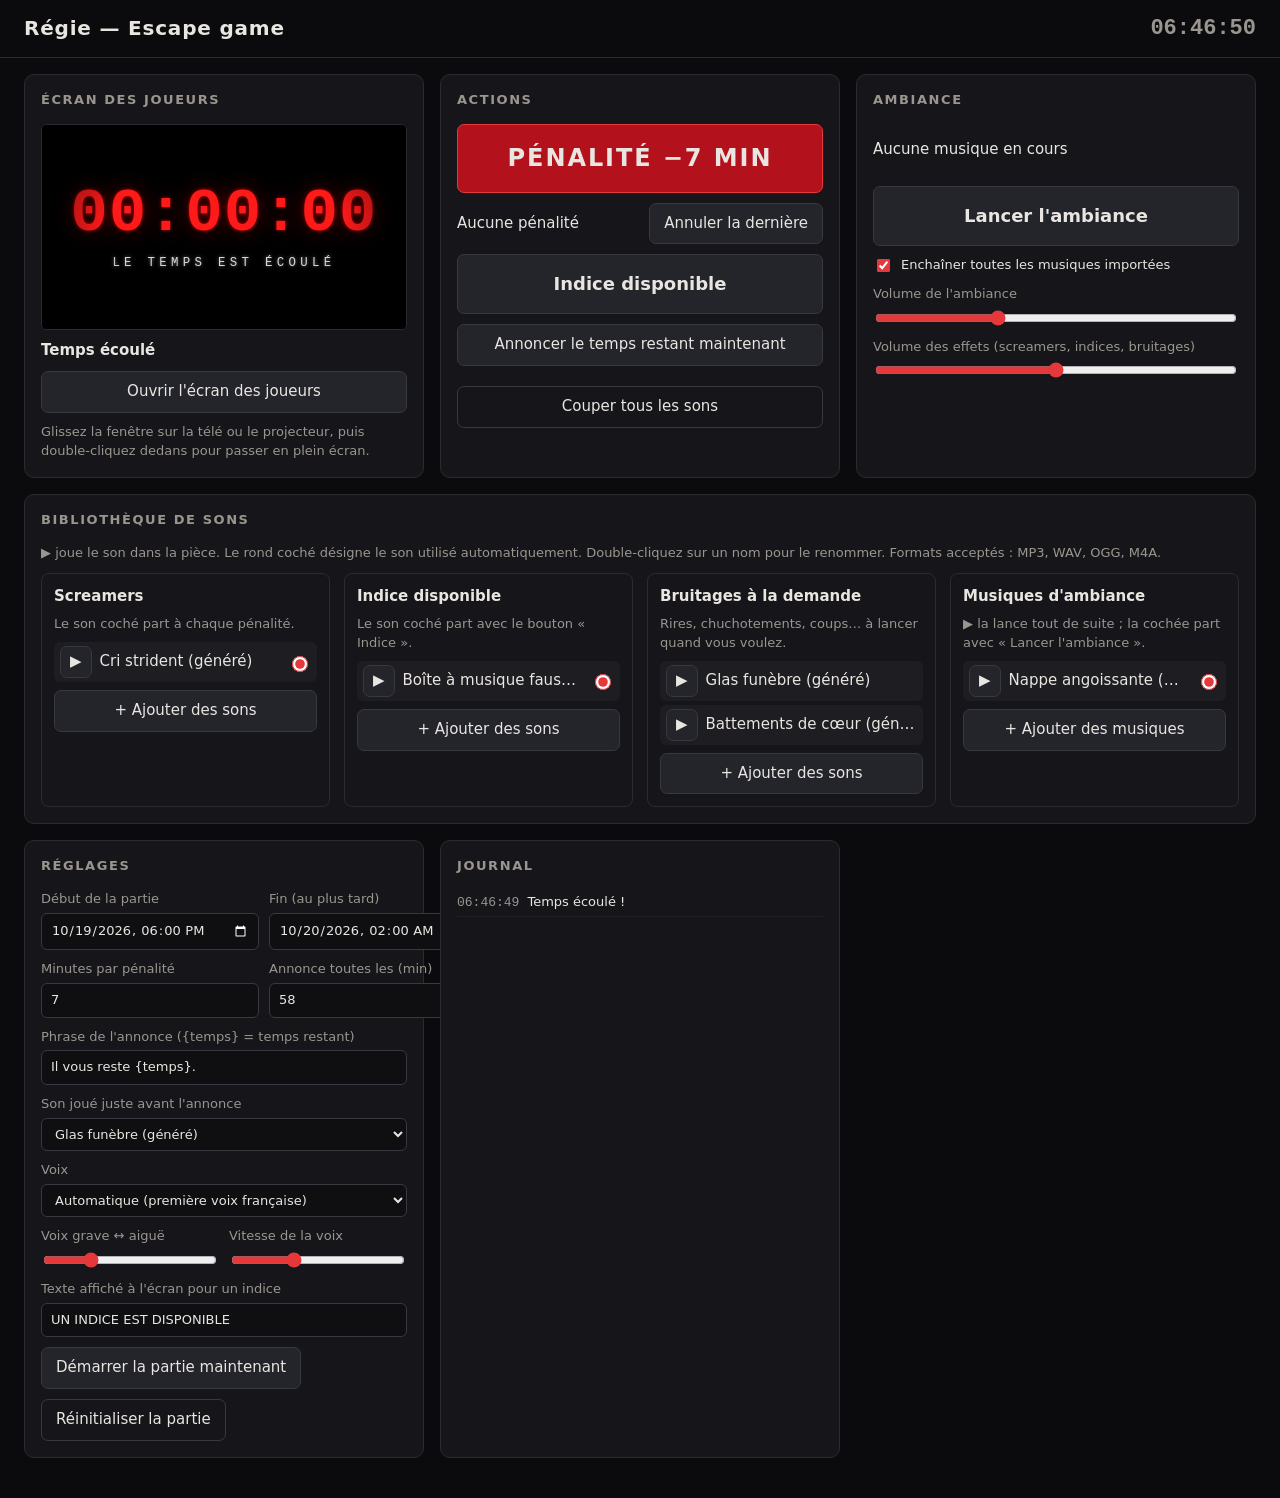
==== escape-game-minuteur/index.html @ 02da86ff "Ajoute le minuteur et la régie sonore de l'escape game Application locale (HTML/JS, sans installatio" ====
<!doctype html>
<html lang="fr">
<head>
  <meta charset="utf-8">
  <title>Escape Game — Régie</title>
  <link rel="icon" href="outils/icone.png">
  <link rel="stylesheet" href="regie.css">
</head>
<body>
  <div id="alerte-son" hidden>Le son est bloqué par le navigateur : cliquez n'importe où dans cette fenêtre pour l'activer.</div>

  <header>
    <h1>Régie — Escape game</h1>
    <div id="horloge">--:--:--</div>
  </header>

  <main>
    <section class="carte">
      <h2>Écran des joueurs</h2>
      <iframe id="apercu" src="ecran.html?apercu" title="Aperçu de l'écran des joueurs" tabindex="-1"></iframe>
      <p id="statut"></p>
      <button id="b-ecran">Ouvrir l'écran des joueurs</button>
      <p class="aide">Glissez la fenêtre sur la télé ou le projecteur, puis double-cliquez dedans pour passer en plein écran.</p>
    </section>

    <section class="carte">
      <h2>Actions</h2>
      <button id="b-penalite" class="gros danger">Pénalité <span id="l-penalite">−7 min</span></button>
      <div class="ligne">
        <span id="nb-penalites">Aucune pénalité</span>
        <button id="b-annuler">Annuler la dernière</button>
      </div>
      <button id="b-indice" class="gros">Indice disponible</button>
      <button id="b-annonce">Annoncer le temps restant maintenant</button>
      <p class="aide" id="prochaine-annonce"></p>
      <button id="b-stop" class="discret">Couper tous les sons</button>
    </section>

    <section class="carte">
      <h2>Ambiance</h2>
      <p id="amb-actuelle">Aucune musique en cours</p>
      <button id="b-ambiance" class="gros">Lancer l'ambiance</button>
      <label class="case"><input type="checkbox" data-reglage="enchainer"> Enchaîner toutes les musiques importées</label>
      <label>Volume de l'ambiance <input type="range" min="0" max="1.5" step="0.05" data-reglage="volumeAmbiance"></label>
      <label>Volume des effets (screamers, indices, bruitages) <input type="range" min="0" max="2" step="0.05" data-reglage="volumeEffets"></label>
    </section>

    <section class="carte large">
      <h2>Bibliothèque de sons</h2>
      <p class="aide">▶ joue le son dans la pièce. Le rond coché désigne le son utilisé automatiquement. Double-cliquez sur un nom pour le renommer. Formats acceptés : MP3, WAV, OGG, M4A.</p>
      <div class="categories">
        <div class="cat" data-cat="screamer">
          <h3>Screamers</h3>
          <p class="aide">Le son coché part à chaque pénalité.</p>
          <ul></ul>
          <label class="ajout">+ Ajouter des sons<input type="file" accept="audio/*" multiple></label>
        </div>
        <div class="cat" data-cat="indice">
          <h3>Indice disponible</h3>
          <p class="aide">Le son coché part avec le bouton « Indice ».</p>
          <ul></ul>
          <label class="ajout">+ Ajouter des sons<input type="file" accept="audio/*" multiple></label>
        </div>
        <div class="cat" data-cat="bruitage">
          <h3>Bruitages à la demande</h3>
          <p class="aide">Rires, chuchotements, coups… à lancer quand vous voulez.</p>
          <ul></ul>
          <label class="ajout">+ Ajouter des sons<input type="file" accept="audio/*" multiple></label>
        </div>
        <div class="cat" data-cat="ambiance">
          <h3>Musiques d'ambiance</h3>
          <p class="aide">▶ la lance tout de suite ; la cochée part avec « Lancer l'ambiance ».</p>
          <ul></ul>
          <label class="ajout">+ Ajouter des musiques<input type="file" accept="audio/*" multiple></label>
        </div>
      </div>
    </section>

    <section class="carte">
      <h2>Réglages</h2>
      <div class="grille">
        <label>Début de la partie <input type="datetime-local" data-reglage="debut"></label>
        <label>Fin (au plus tard) <input type="datetime-local" data-reglage="fin"></label>
        <label>Minutes par pénalité <input type="number" min="1" max="120" data-reglage="minutesPenalite"></label>
        <label>Annonce toutes les (min) <input type="number" min="1" max="600" data-reglage="minutesAnnonce"></label>
      </div>
      <label>Phrase de l'annonce ({temps} = temps restant) <input type="text" data-reglage="texteAnnonce"></label>
      <label>Son joué juste avant l'annonce <select data-reglage="sonAvantAnnonce"></select></label>
      <label>Voix <select data-reglage="voix"></select></label>
      <div class="grille">
        <label>Voix grave ↔ aiguë <input type="range" min="0" max="2" step="0.1" data-reglage="hauteurVoix"></label>
        <label>Vitesse de la voix <input type="range" min="0.5" max="1.5" step="0.05" data-reglage="vitesseVoix"></label>
      </div>
      <label>Texte affiché à l'écran pour un indice <input type="text" data-reglage="texteIndice"></label>
      <div class="ligne">
        <button id="b-demarrer">Démarrer la partie maintenant</button>
        <button id="b-reinitialiser" class="discret">Réinitialiser la partie</button>
      </div>
    </section>

    <section class="carte">
      <h2>Journal</h2>
      <ol id="journal"></ol>
    </section>
  </main>

  <script src="commun.js"></script>
  <script src="sons.js"></script>
  <script src="app.js"></script>
</body>
</html>
---- escape-game-minuteur/regie.css ----
:root {
  color-scheme: dark;
  --fond: #0b0b0d;
  --carte: #16161a;
  --bord: #2a2a31;
  --texte: #e9e6e1;
  --pale: #9a968f;
  --rouge: #b3121d;
  --rouge-vif: #e5383b;
}

* {
  box-sizing: border-box;
}

body {
  margin: 0;
  background: var(--fond);
  color: var(--texte);
  font: 15px/1.45 "Segoe UI", system-ui, sans-serif;
}

header {
  display: flex;
  justify-content: space-between;
  align-items: center;
  padding: 14px 24px;
  border-bottom: 1px solid var(--bord);
}

h1 {
  margin: 0;
  font-size: 20px;
  letter-spacing: 0.04em;
}

h2 {
  margin: 0 0 4px;
  font-size: 13px;
  text-transform: uppercase;
  letter-spacing: 0.12em;
  color: var(--pale);
}

h3 {
  margin: 0;
  font-size: 15px;
}

#horloge {
  font: 600 22px Consolas, monospace;
  color: var(--pale);
}

main {
  display: grid;
  grid-template-columns: repeat(auto-fill, minmax(360px, 1fr));
  gap: 16px;
  padding: 16px 24px 40px;
}

.carte {
  display: flex;
  flex-direction: column;
  gap: 10px;
  padding: 16px;
  background: var(--carte);
  border: 1px solid var(--bord);
  border-radius: 10px;
}

.carte.large {
  grid-column: 1 / -1;
}

.aide {
  margin: 0;
  font-size: 13px;
  color: var(--pale);
}

button,
.ajout {
  padding: 9px 14px;
  font: inherit;
  color: var(--texte);
  text-align: center;
  background: #24242b;
  border: 1px solid #383841;
  border-radius: 7px;
  cursor: pointer;
}

button:hover,
.ajout:hover {
  background: #2e2e37;
}

button:active {
  transform: translateY(1px);
}

button:disabled {
  opacity: 0.5;
  cursor: wait;
}

.gros {
  padding: 16px;
  font-size: 18px;
  font-weight: 600;
}

.danger {
  font-size: 24px;
  text-transform: uppercase;
  letter-spacing: 0.08em;
  background: var(--rouge);
  border-color: var(--rouge-vif);
}

.danger:hover {
  background: var(--rouge-vif);
}

.discret {
  background: transparent;
}

.ligne {
  display: flex;
  flex-wrap: wrap;
  align-items: center;
  gap: 10px;
}

.ligne > span {
  flex: 1;
}

#apercu {
  width: 100%;
  aspect-ratio: 16 / 9;
  background: #000;
  border: 1px solid var(--bord);
  border-radius: 6px;
  pointer-events: none;
}

#statut {
  margin: 0;
  font-weight: 600;
}

label {
  display: flex;
  flex-direction: column;
  gap: 4px;
  font-size: 13px;
  color: var(--pale);
}

label.case {
  flex-direction: row;
  align-items: center;
  gap: 8px;
  color: var(--texte);
}

input[type="text"],
input[type="number"],
input[type="datetime-local"],
select {
  padding: 7px 9px;
  font: inherit;
  color: var(--texte);
  background: #0f0f12;
  border: 1px solid #383841;
  border-radius: 6px;
}

input[type="range"],
input[type="radio"],
input[type="checkbox"] {
  accent-color: var(--rouge-vif);
}

.grille {
  display: grid;
  grid-template-columns: 1fr 1fr;
  gap: 10px;
}

.categories {
  display: grid;
  grid-template-columns: repeat(auto-fill, minmax(260px, 1fr));
  gap: 14px;
}

.cat {
  display: flex;
  flex-direction: column;
  gap: 8px;
  padding: 12px;
  border: 1px solid var(--bord);
  border-radius: 8px;
}

.cat ul {
  display: flex;
  flex-direction: column;
  gap: 4px;
  margin: 0;
  padding: 0;
  list-style: none;
}

.cat li {
  display: flex;
  align-items: center;
  gap: 8px;
  padding: 4px 6px;
  background: #1d1d22;
  border-radius: 6px;
}

.cat li .nom {
  flex: 1;
  overflow: hidden;
  text-overflow: ellipsis;
  white-space: nowrap;
}

.cat li button {
  padding: 4px 9px;
}

.cat li input[type="radio"] {
  width: 16px;
  height: 16px;
}

.ajout {
  display: block;
  color: var(--texte);
}

.ajout input {
  display: none;
}

#journal {
  max-height: 260px;
  margin: 0;
  padding: 0;
  overflow: auto;
  font-size: 13px;
  list-style: none;
}

#journal li {
  padding: 3px 0;
  border-bottom: 1px solid #222;
}

#journal time {
  margin-right: 8px;
  font-family: Consolas, monospace;
  color: var(--pale);
}

#alerte-son {
  position: sticky;
  top: 0;
  z-index: 2;
  padding: 10px;
  font-weight: 600;
  text-align: center;
  color: #fff;
  background: #8a6d00;
  cursor: pointer;
}
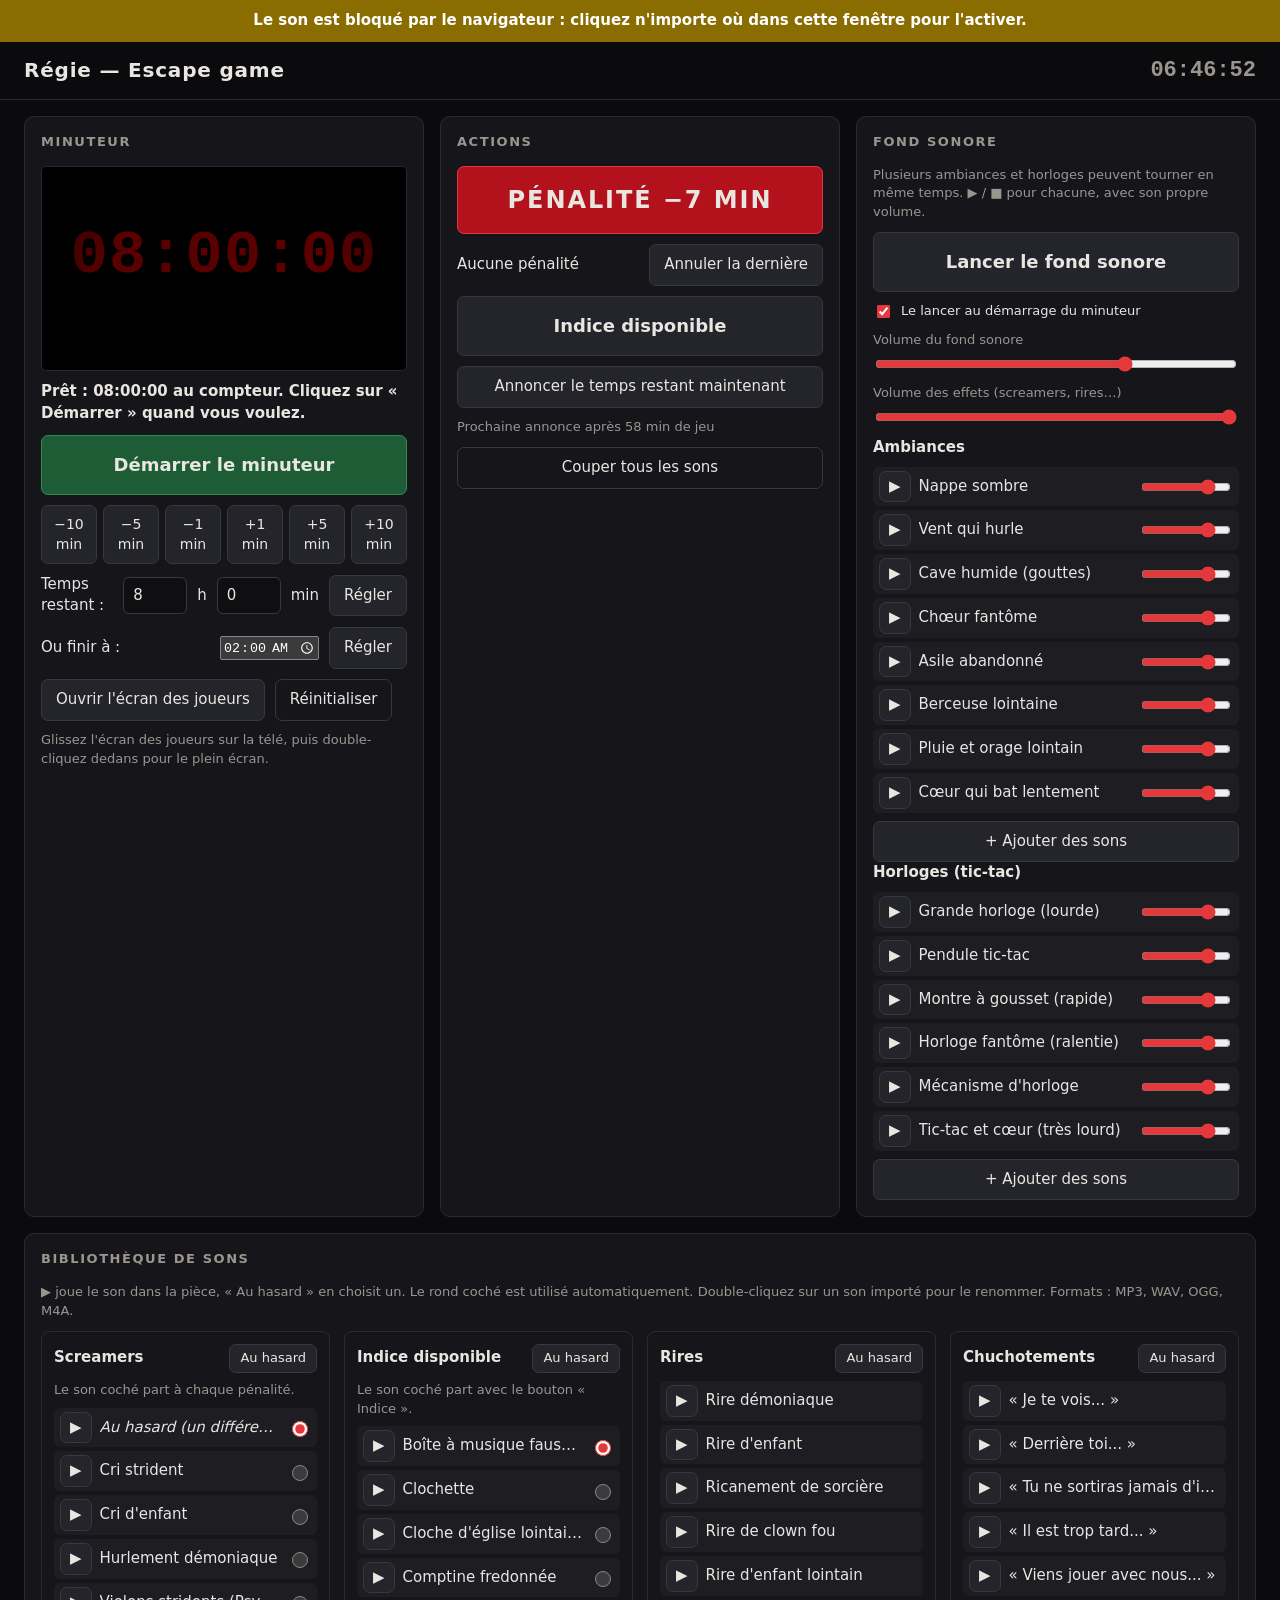
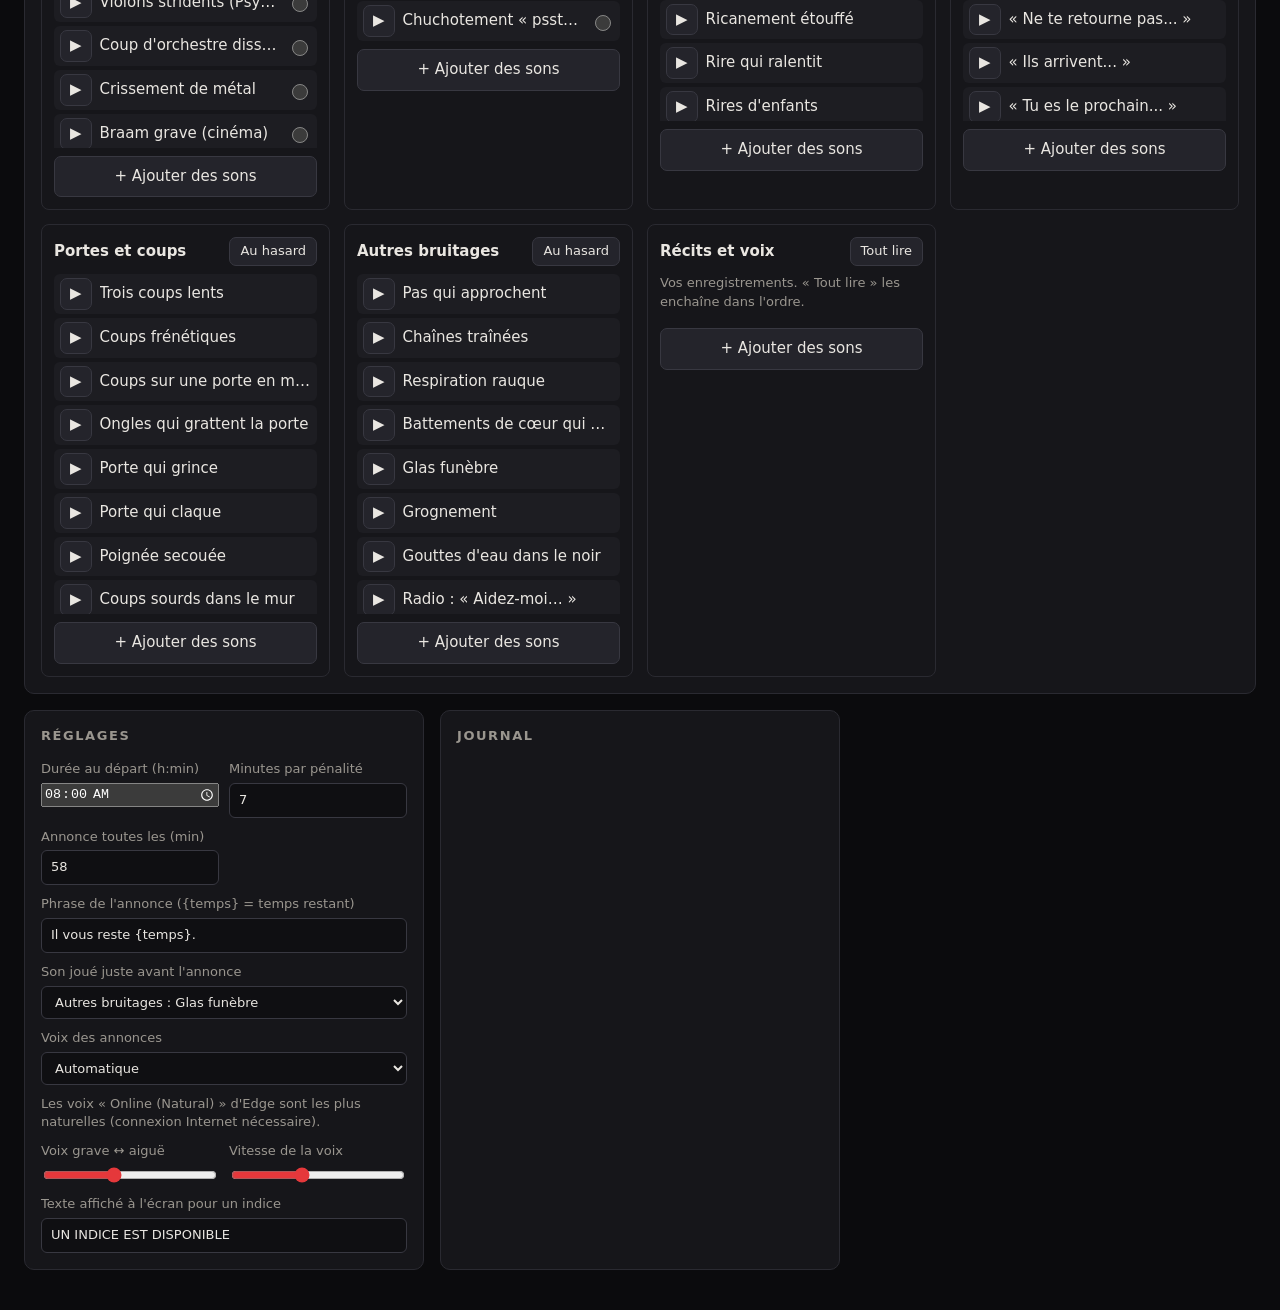
==== commit 648c4263: "Minuteur réglable, fond sonore en couches et 69 sons d'horreur - Minuteur lancé à la main : démarrer" ====
--- a/escape-game-minuteur/index.html
+++ b/escape-game-minuteur/index.html
@@ -16,11 +16,34 @@
 
   <main>
     <section class="carte">
-      <h2>Écran des joueurs</h2>
+      <h2>Minuteur</h2>
       <iframe id="apercu" src="ecran.html?apercu" title="Aperçu de l'écran des joueurs" tabindex="-1"></iframe>
       <p id="statut"></p>
-      <button id="b-ecran">Ouvrir l'écran des joueurs</button>
-      <p class="aide">Glissez la fenêtre sur la télé ou le projecteur, puis double-cliquez dedans pour passer en plein écran.</p>
+      <button id="b-marche" class="gros vert">Démarrer le minuteur</button>
+      <div class="ajustements">
+        <button data-ajuster="-10">−10 min</button>
+        <button data-ajuster="-5">−5 min</button>
+        <button data-ajuster="-1">−1 min</button>
+        <button data-ajuster="1">+1 min</button>
+        <button data-ajuster="5">+5 min</button>
+        <button data-ajuster="10">+10 min</button>
+      </div>
+      <div class="ligne">
+        <span>Temps restant :</span>
+        <input type="number" id="i-heures" min="0" max="23" value="8" aria-label="Heures"> h
+        <input type="number" id="i-minutes" min="0" max="59" value="0" aria-label="Minutes"> min
+        <button id="b-regler">Régler</button>
+      </div>
+      <div class="ligne">
+        <span>Ou finir à :</span>
+        <input type="time" id="i-fin" value="02:00" aria-label="Heure de fin">
+        <button id="b-finir">Régler</button>
+      </div>
+      <div class="ligne">
+        <button id="b-ecran">Ouvrir l'écran des joueurs</button>
+        <button id="b-reinitialiser" class="discret">Réinitialiser</button>
+      </div>
+      <p class="aide">Glissez l'écran des joueurs sur la télé, puis double-cliquez dedans pour le plein écran.</p>
     </section>
 
     <section class="carte">
@@ -37,65 +60,37 @@
     </section>
 
     <section class="carte">
-      <h2>Ambiance</h2>
-      <p id="amb-actuelle">Aucune musique en cours</p>
-      <button id="b-ambiance" class="gros">Lancer l'ambiance</button>
-      <label class="case"><input type="checkbox" data-reglage="enchainer"> Enchaîner toutes les musiques importées</label>
-      <label>Volume de l'ambiance <input type="range" min="0" max="1.5" step="0.05" data-reglage="volumeAmbiance"></label>
-      <label>Volume des effets (screamers, indices, bruitages) <input type="range" min="0" max="2" step="0.05" data-reglage="volumeEffets"></label>
+      <h2>Fond sonore</h2>
+      <p class="aide">Plusieurs ambiances et horloges peuvent tourner en même temps. ▶ / ■ pour chacune, avec son propre volume.</p>
+      <button id="b-fond" class="gros">Lancer le fond sonore</button>
+      <label class="case"><input type="checkbox" data-reglage="fondAuDemarrage"> Le lancer au démarrage du minuteur</label>
+      <label>Volume du fond sonore <input type="range" min="0" max="1" step="0.05" data-reglage="volumeFond"></label>
+      <label>Volume des effets (screamers, rires…) <input type="range" min="0" max="1" step="0.05" data-reglage="volumeEffets"></label>
+      <div id="fond"></div>
     </section>
 
     <section class="carte large">
       <h2>Bibliothèque de sons</h2>
-      <p class="aide">▶ joue le son dans la pièce. Le rond coché désigne le son utilisé automatiquement. Double-cliquez sur un nom pour le renommer. Formats acceptés : MP3, WAV, OGG, M4A.</p>
-      <div class="categories">
-        <div class="cat" data-cat="screamer">
-          <h3>Screamers</h3>
-          <p class="aide">Le son coché part à chaque pénalité.</p>
-          <ul></ul>
-          <label class="ajout">+ Ajouter des sons<input type="file" accept="audio/*" multiple></label>
-        </div>
-        <div class="cat" data-cat="indice">
-          <h3>Indice disponible</h3>
-          <p class="aide">Le son coché part avec le bouton « Indice ».</p>
-          <ul></ul>
-          <label class="ajout">+ Ajouter des sons<input type="file" accept="audio/*" multiple></label>
-        </div>
-        <div class="cat" data-cat="bruitage">
-          <h3>Bruitages à la demande</h3>
-          <p class="aide">Rires, chuchotements, coups… à lancer quand vous voulez.</p>
-          <ul></ul>
-          <label class="ajout">+ Ajouter des sons<input type="file" accept="audio/*" multiple></label>
-        </div>
-        <div class="cat" data-cat="ambiance">
-          <h3>Musiques d'ambiance</h3>
-          <p class="aide">▶ la lance tout de suite ; la cochée part avec « Lancer l'ambiance ».</p>
-          <ul></ul>
-          <label class="ajout">+ Ajouter des musiques<input type="file" accept="audio/*" multiple></label>
-        </div>
-      </div>
+      <p class="aide">▶ joue le son dans la pièce, « Au hasard » en choisit un. Le rond coché est utilisé automatiquement. Double-cliquez sur un son importé pour le renommer. Formats : MP3, WAV, OGG, M4A.</p>
+      <div class="categories" id="bibliotheque"></div>
     </section>
 
     <section class="carte">
       <h2>Réglages</h2>
       <div class="grille">
-        <label>Début de la partie <input type="datetime-local" data-reglage="debut"></label>
-        <label>Fin (au plus tard) <input type="datetime-local" data-reglage="fin"></label>
+        <label>Durée au départ (h:min) <input type="time" data-reglage="dureeDepart"></label>
         <label>Minutes par pénalité <input type="number" min="1" max="120" data-reglage="minutesPenalite"></label>
         <label>Annonce toutes les (min) <input type="number" min="1" max="600" data-reglage="minutesAnnonce"></label>
       </div>
       <label>Phrase de l'annonce ({temps} = temps restant) <input type="text" data-reglage="texteAnnonce"></label>
       <label>Son joué juste avant l'annonce <select data-reglage="sonAvantAnnonce"></select></label>
-      <label>Voix <select data-reglage="voix"></select></label>
+      <label>Voix des annonces <select data-reglage="voix"></select></label>
+      <p class="aide">Les voix « Online (Natural) » d'Edge sont les plus naturelles (connexion Internet nécessaire).</p>
       <div class="grille">
         <label>Voix grave ↔ aiguë <input type="range" min="0" max="2" step="0.1" data-reglage="hauteurVoix"></label>
         <label>Vitesse de la voix <input type="range" min="0.5" max="1.5" step="0.05" data-reglage="vitesseVoix"></label>
       </div>
       <label>Texte affiché à l'écran pour un indice <input type="text" data-reglage="texteIndice"></label>
-      <div class="ligne">
-        <button id="b-demarrer">Démarrer la partie maintenant</button>
-        <button id="b-reinitialiser" class="discret">Réinitialiser la partie</button>
-      </div>
     </section>
 
     <section class="carte">
@@ -105,6 +100,7 @@
   </main>
 
   <script src="commun.js"></script>
+  <script src="sons/catalogue.js"></script>
   <script src="sons.js"></script>
   <script src="app.js"></script>
 </body>
--- a/escape-game-minuteur/regie.css
+++ b/escape-game-minuteur/regie.css
@@ -123,6 +123,30 @@
   background: var(--rouge-vif);
 }
 
+.vert {
+  background: #1d5c34;
+  border-color: #2f8a52;
+}
+
+.vert:hover {
+  background: #26753f;
+}
+
+.ajustements {
+  display: grid;
+  grid-template-columns: repeat(6, 1fr);
+  gap: 6px;
+}
+
+.ajustements button {
+  padding: 8px 4px;
+  font-size: 14px;
+}
+
+.ligne input[type="number"] {
+  width: 64px;
+}
+
 .discret {
   background: transparent;
 }
@@ -210,9 +234,45 @@
   display: flex;
   flex-direction: column;
   gap: 4px;
+  max-height: 340px;
   margin: 0;
   padding: 0;
+  overflow-y: auto;
   list-style: none;
+}
+
+.cat .entete {
+  display: flex;
+  align-items: center;
+  justify-content: space-between;
+  gap: 8px;
+}
+
+.cat .entete button {
+  padding: 4px 10px;
+  font-size: 13px;
+}
+
+#fond .cat {
+  border: none;
+  padding: 0;
+}
+
+#fond .cat ul {
+  max-height: none;
+}
+
+.cat li input[type="range"] {
+  width: 90px;
+}
+
+.cat li.active {
+  background: #3a1518;
+  outline: 1px solid var(--rouge);
+}
+
+.cat li.hasard .nom {
+  font-style: italic;
 }
 
 .cat li {
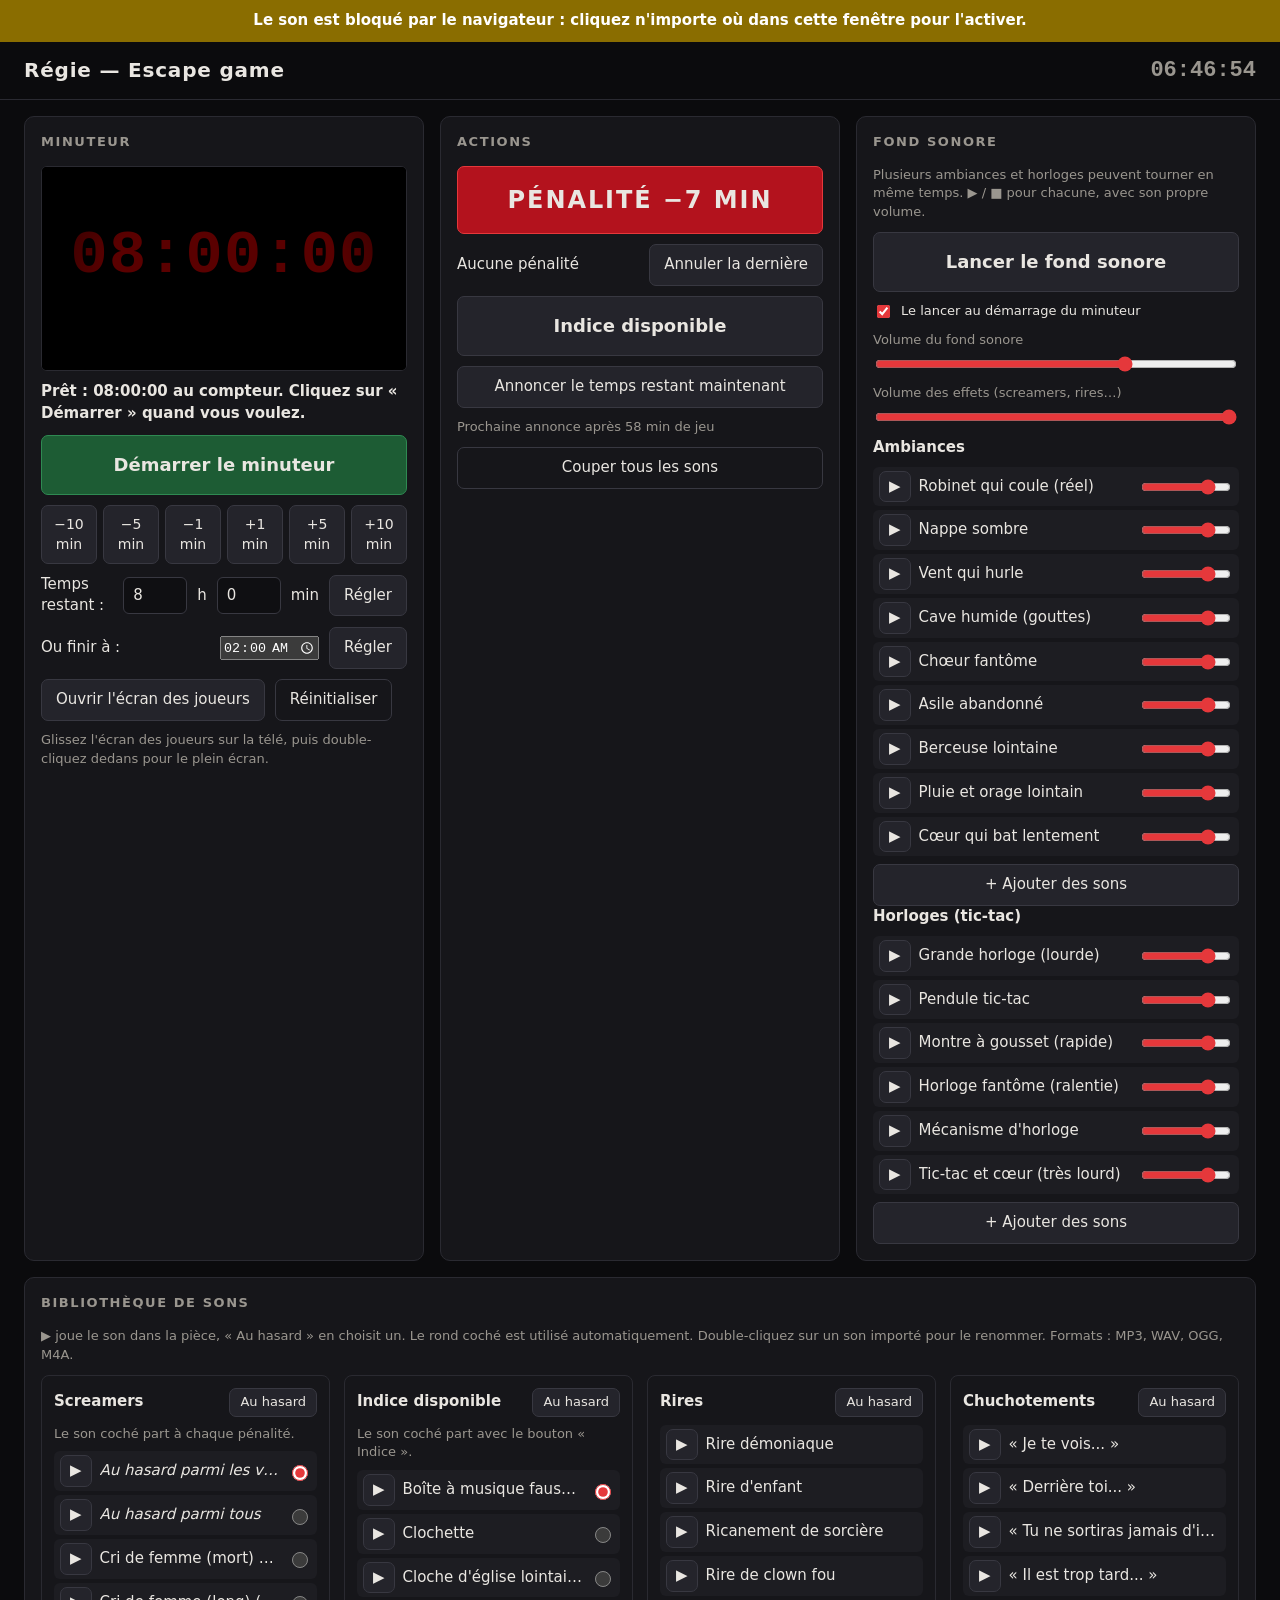
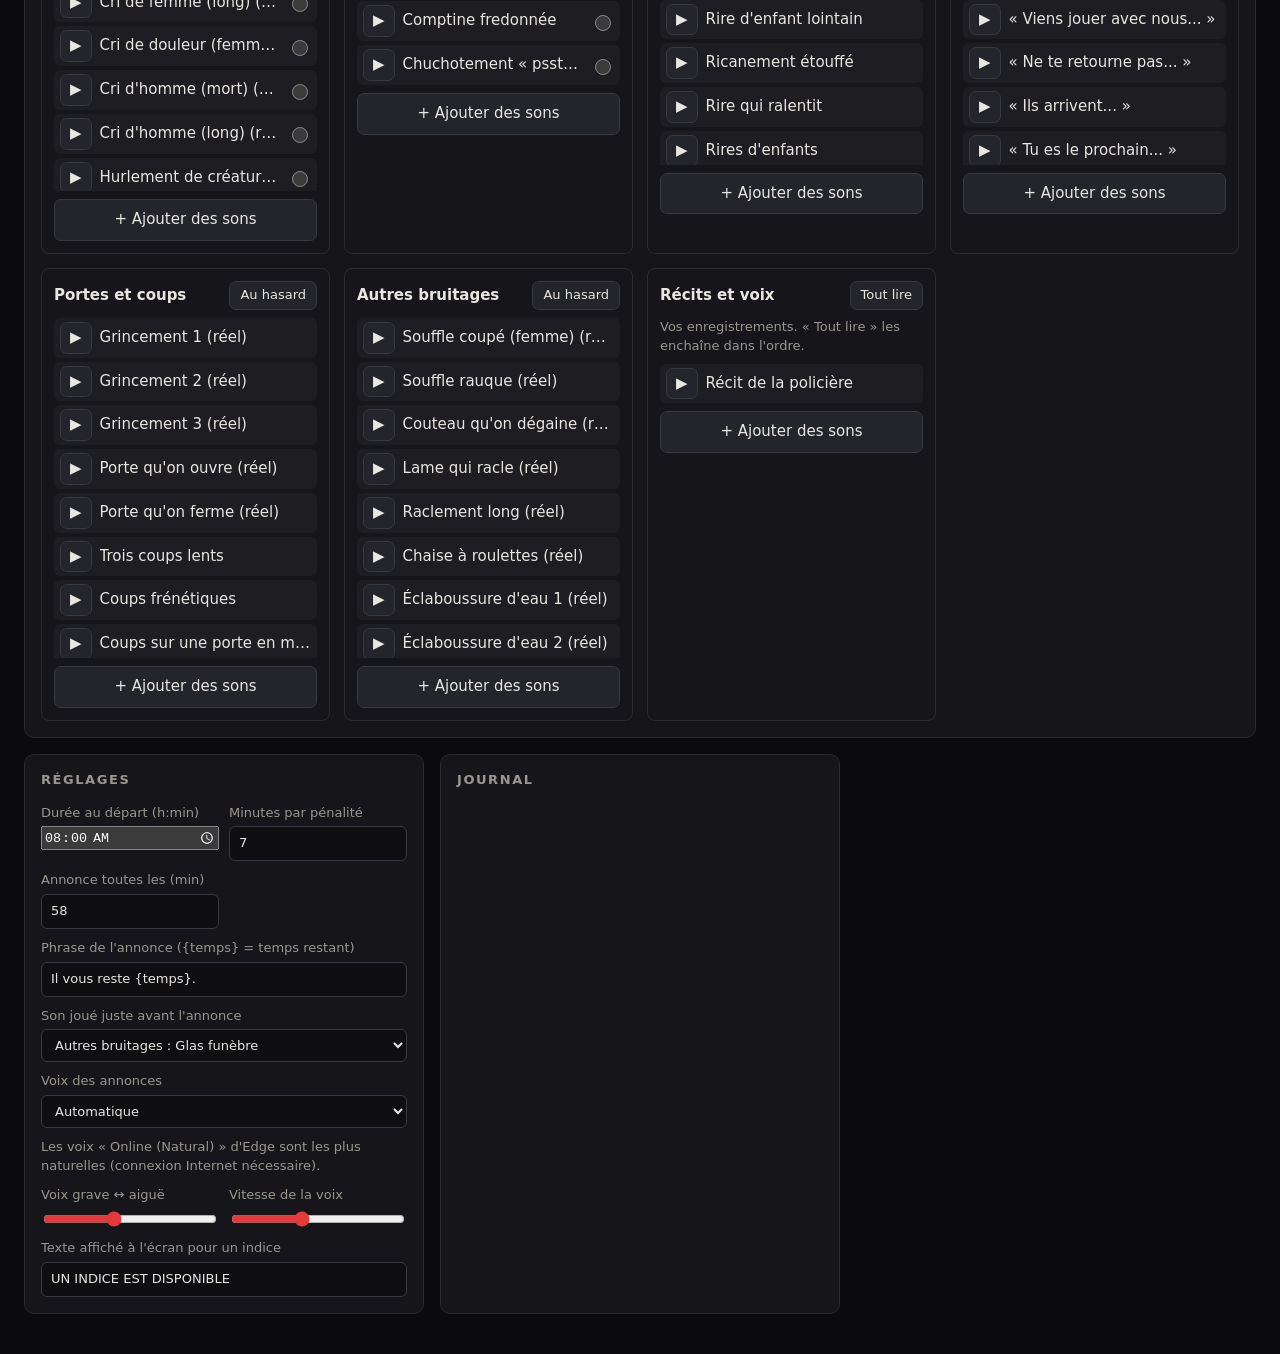
==== commit 8fd962cd: "Vrais screamers libres de droit et enregistrement du récit - 42 vrais enregistrements CC0 (domaine p" ====
--- a/escape-game-minuteur/index.html
+++ b/escape-game-minuteur/index.html
@@ -101,6 +101,8 @@
 
   <script src="commun.js"></script>
   <script src="sons/catalogue.js"></script>
+  <script src="sons/catalogue-reels.js"></script>
+  <script src="sons/catalogue-recits.js"></script>
   <script src="sons.js"></script>
   <script src="app.js"></script>
 </body>
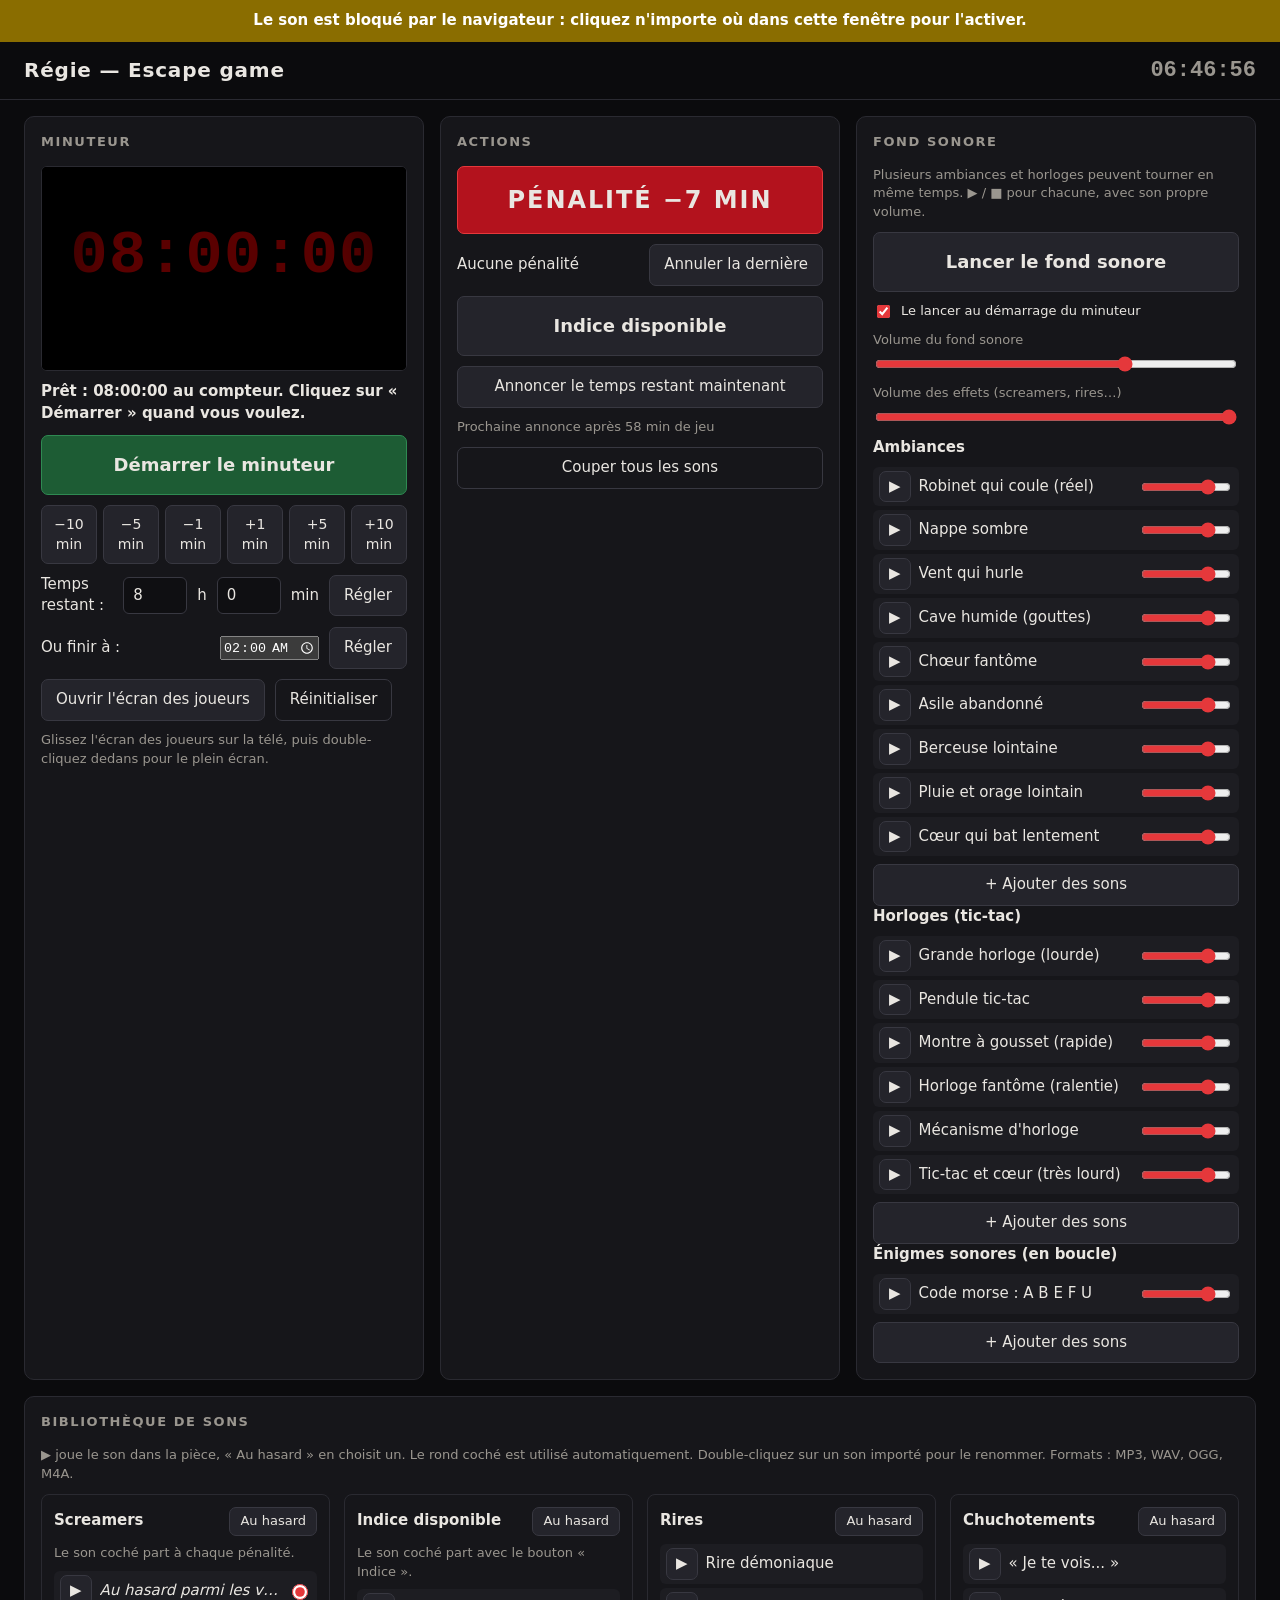
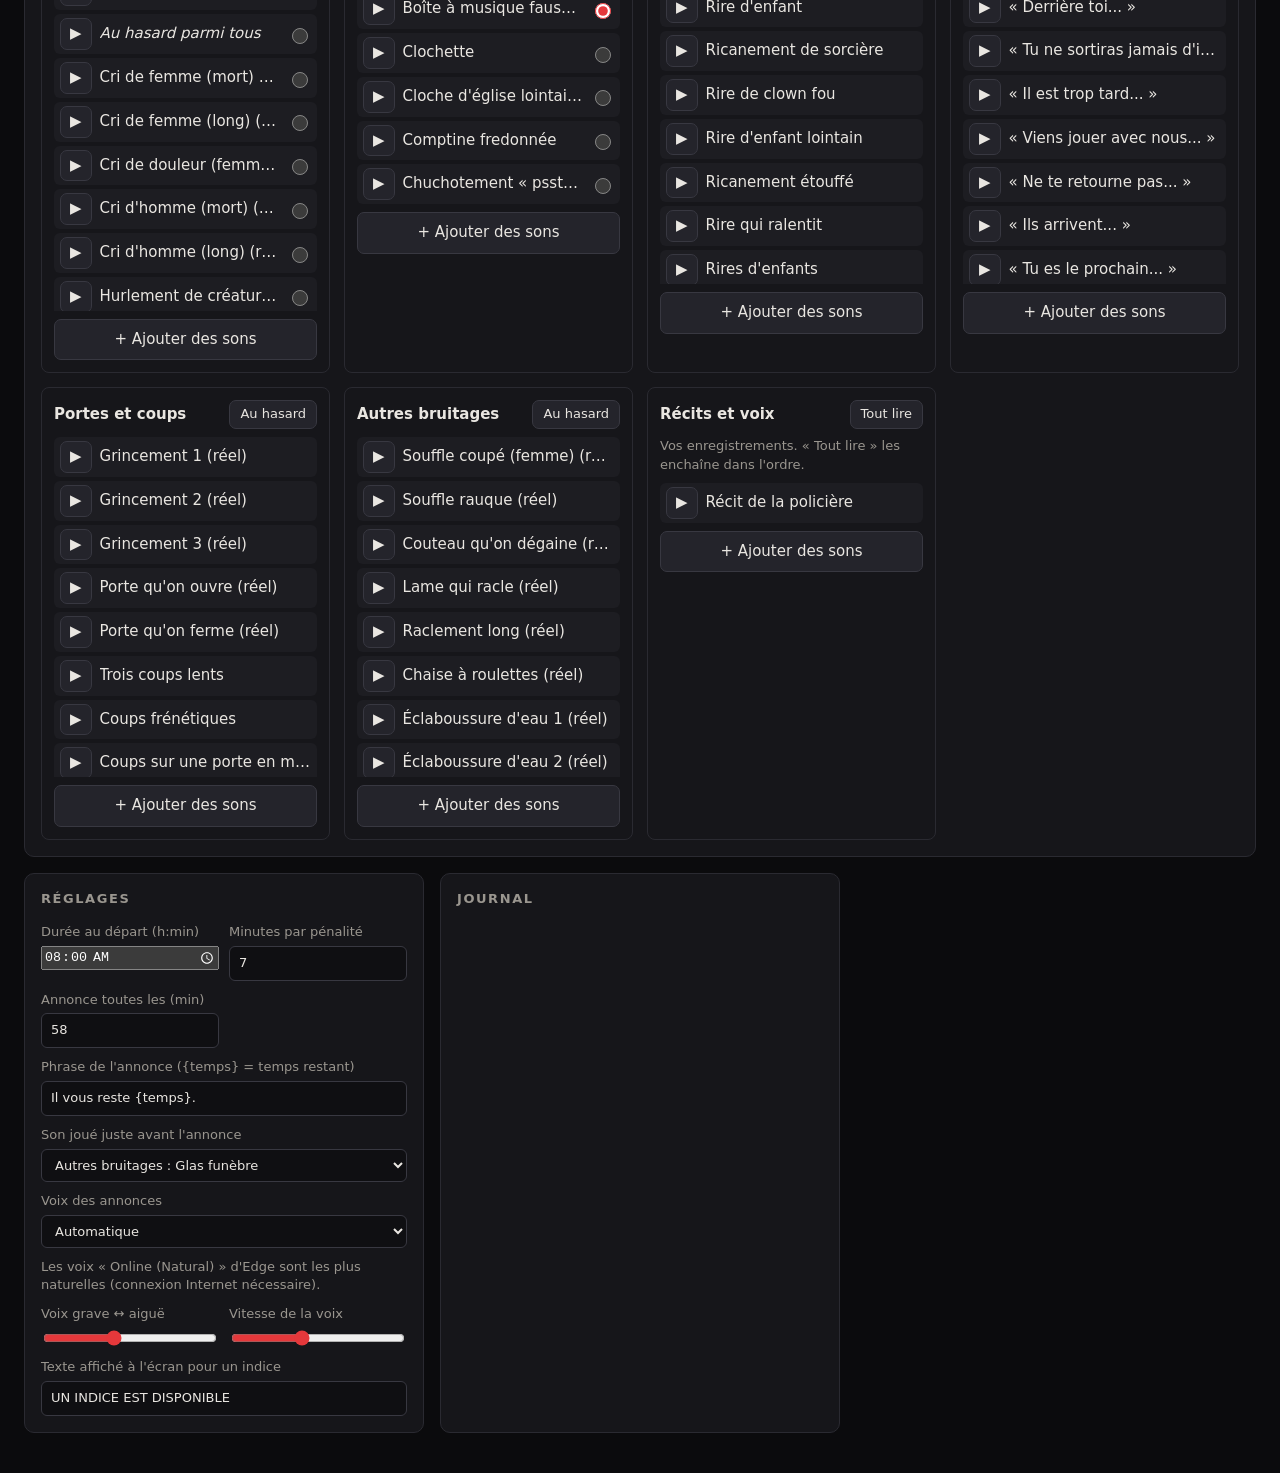
==== commit ee7fac20: "Énigme sonore en morse « A B E F U » en boucle - Son court (point, 0,3 s) et son long (trait, 0,9 s)" ====
--- a/escape-game-minuteur/index.html
+++ b/escape-game-minuteur/index.html
@@ -103,6 +103,7 @@
   <script src="sons/catalogue.js"></script>
   <script src="sons/catalogue-reels.js"></script>
   <script src="sons/catalogue-recits.js"></script>
+  <script src="sons/catalogue-enigmes.js"></script>
   <script src="sons.js"></script>
   <script src="app.js"></script>
 </body>
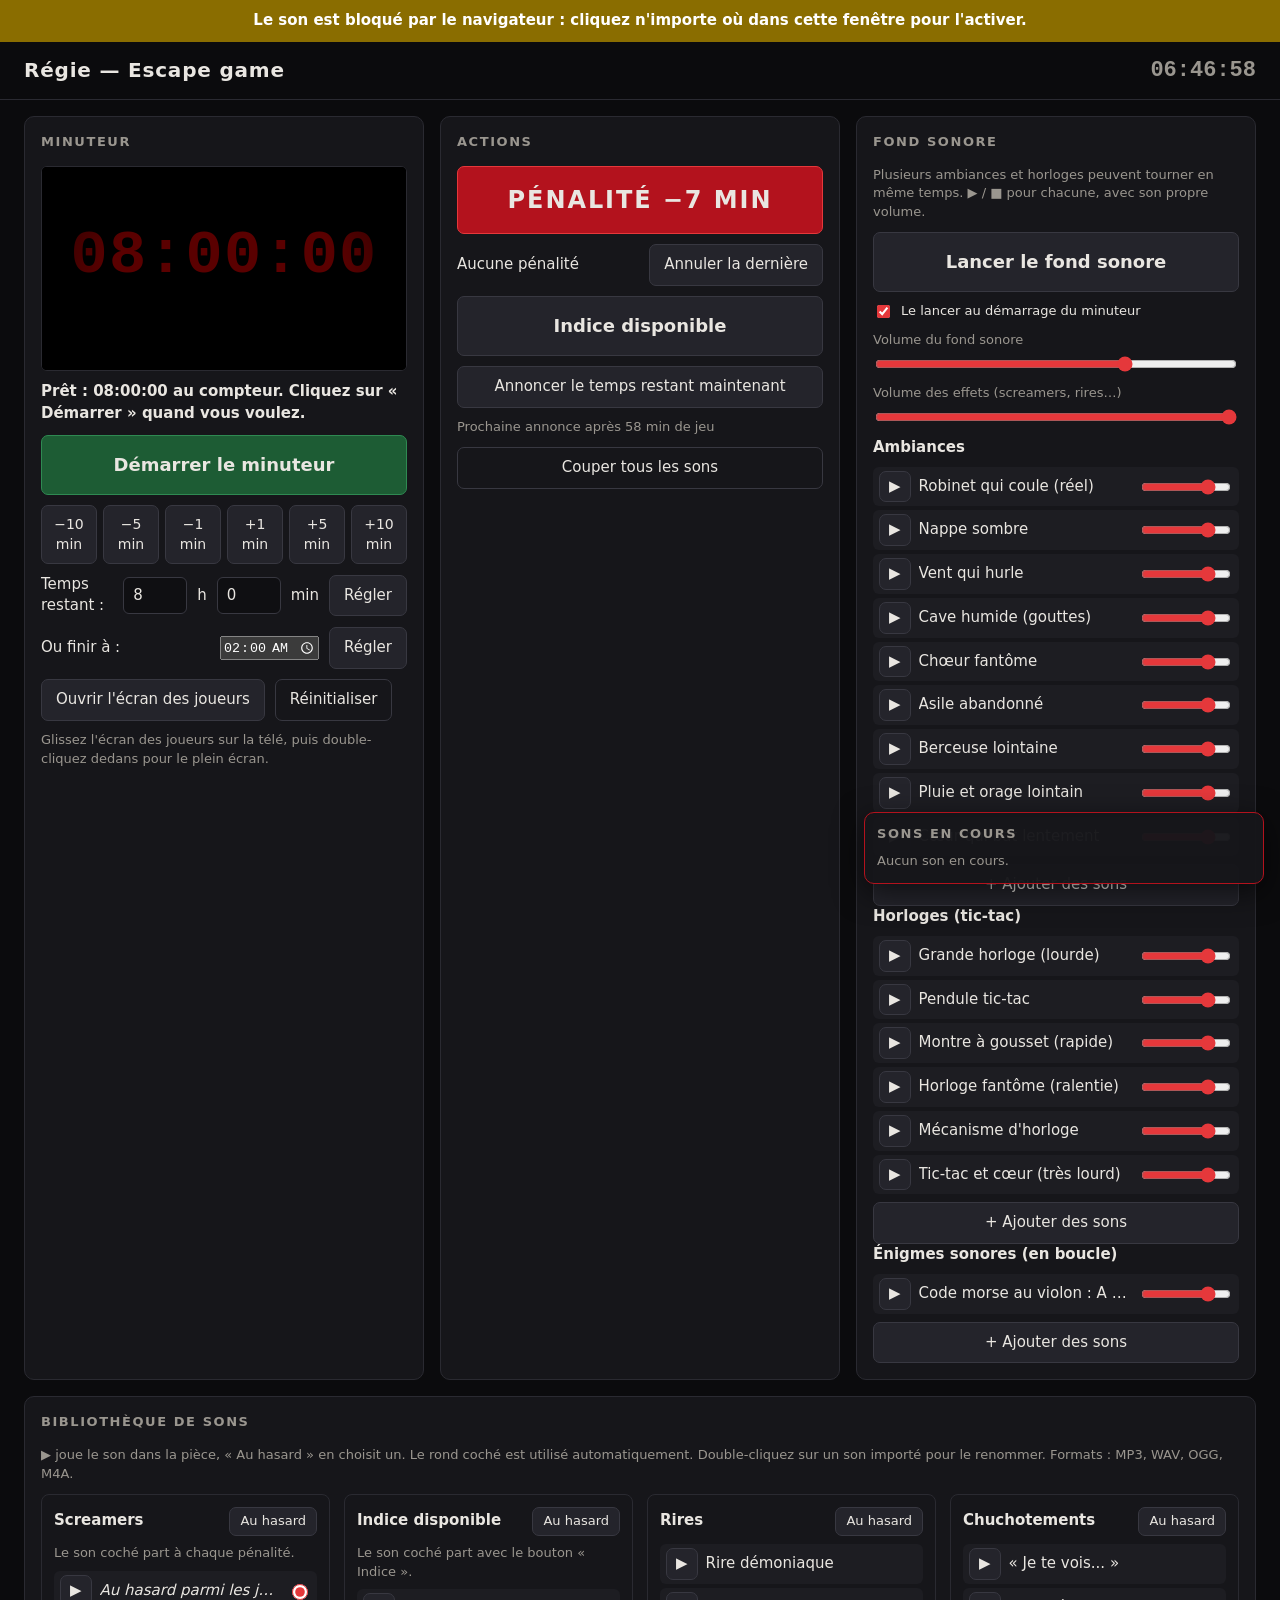
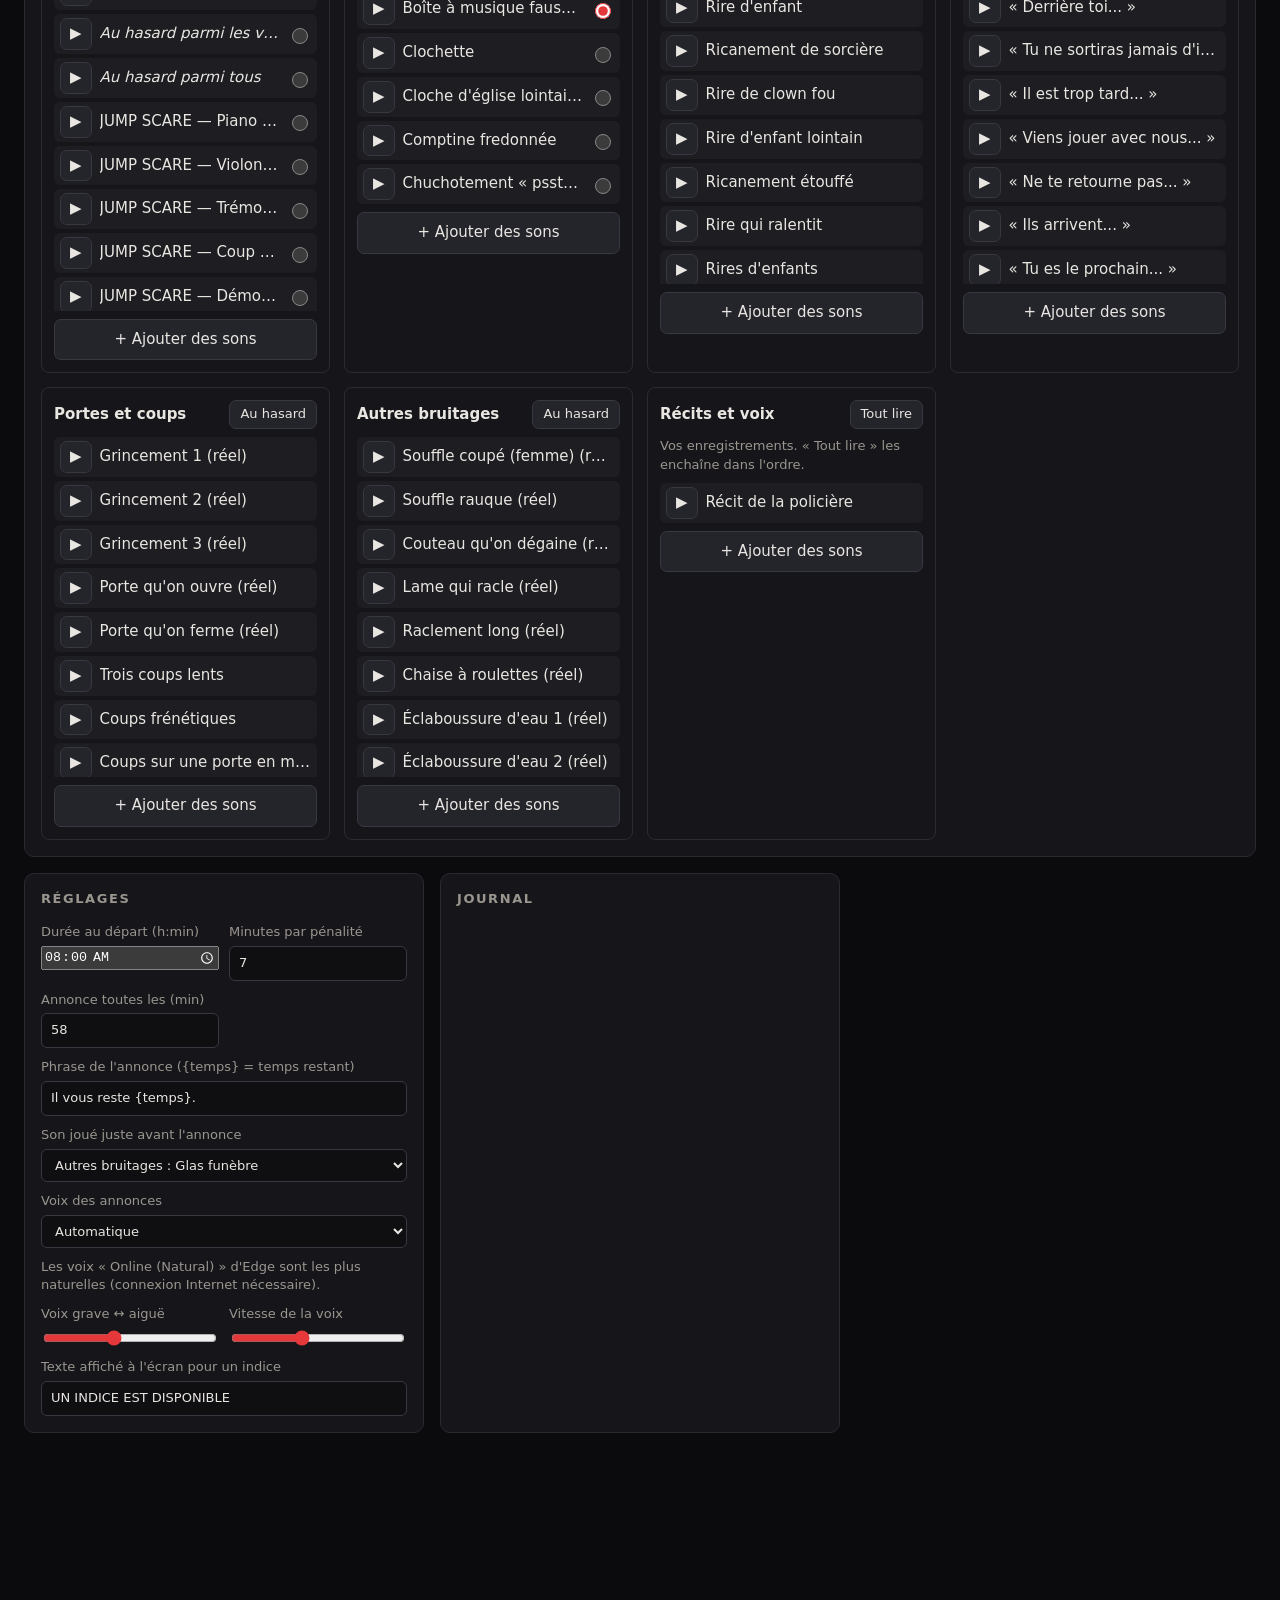
==== commit bd53c34d: "Tableau des sons en cours et 12 jump scares terrifiants - Cadre « Sons en cours » toujours visible :" ====
--- a/escape-game-minuteur/index.html
+++ b/escape-game-minuteur/index.html
@@ -99,8 +99,18 @@
     </section>
   </main>
 
+  <aside id="en-cours" aria-label="Sons en cours">
+    <div class="entete">
+      <h2>Sons en cours</h2>
+      <button id="b-stop-tout">Tout couper</button>
+    </div>
+    <ul id="liste-en-cours"></ul>
+    <p class="aide" id="rien-en-cours">Aucun son en cours.</p>
+  </aside>
+
   <script src="commun.js"></script>
   <script src="sons/catalogue.js"></script>
+  <script src="sons/catalogue-jumpscares.js"></script>
   <script src="sons/catalogue-reels.js"></script>
   <script src="sons/catalogue-recits.js"></script>
   <script src="sons/catalogue-enigmes.js"></script>
--- a/escape-game-minuteur/regie.css
+++ b/escape-game-minuteur/regie.css
@@ -340,3 +340,79 @@
   background: #8a6d00;
   cursor: pointer;
 }
+
+/* Sons en cours : toujours visible, pour arrêter un son lancé par erreur */
+main {
+  padding-bottom: 260px;
+}
+
+#en-cours {
+  position: fixed;
+  right: 16px;
+  bottom: 16px;
+  z-index: 5;
+  width: min(400px, calc(100vw - 32px));
+  max-height: 45vh;
+  overflow-y: auto;
+  padding: 12px;
+  background: rgb(22 22 26 / 0.97);
+  border: 1px solid var(--rouge);
+  border-radius: 10px;
+  box-shadow: 0 8px 30px rgb(0 0 0 / 0.6);
+}
+
+#en-cours .entete {
+  display: flex;
+  align-items: center;
+  justify-content: space-between;
+  gap: 8px;
+  margin-bottom: 8px;
+}
+
+#en-cours h2 {
+  margin: 0;
+}
+
+#en-cours ul {
+  display: flex;
+  flex-direction: column;
+  gap: 4px;
+  margin: 0;
+  padding: 0;
+  list-style: none;
+}
+
+#en-cours li {
+  display: grid;
+  grid-template-columns: 1fr auto;
+  align-items: center;
+  gap: 2px 8px;
+  padding: 6px 8px;
+  background: #2a171b;
+  border-radius: 6px;
+}
+
+#en-cours li .nom {
+  overflow: hidden;
+  text-overflow: ellipsis;
+  white-space: nowrap;
+}
+
+#en-cours li .detail {
+  grid-column: 1;
+  font: 12px Consolas, monospace;
+  color: var(--pale);
+}
+
+#en-cours li button,
+#b-stop-tout {
+  padding: 5px 10px;
+  font-size: 13px;
+  background: var(--rouge);
+  border-color: var(--rouge-vif);
+}
+
+#en-cours li button {
+  grid-row: 1 / 3;
+  grid-column: 2;
+}
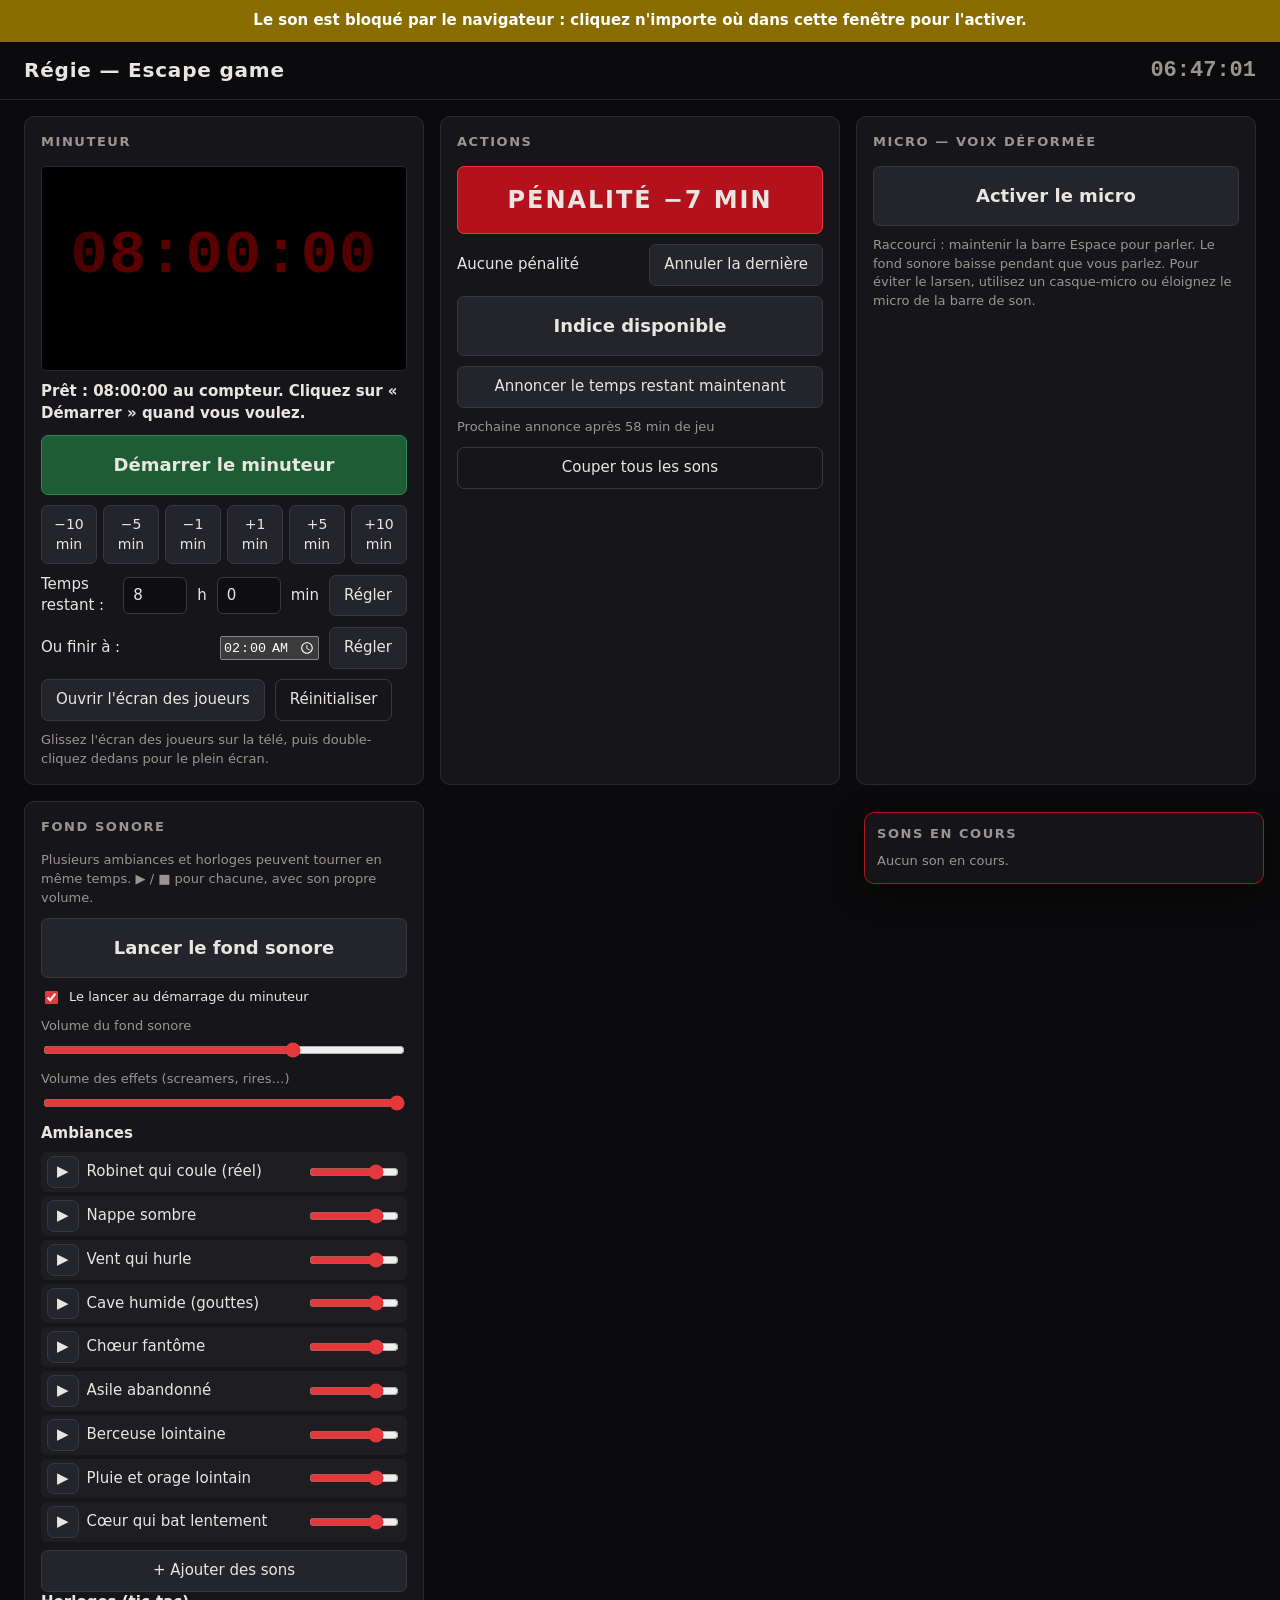
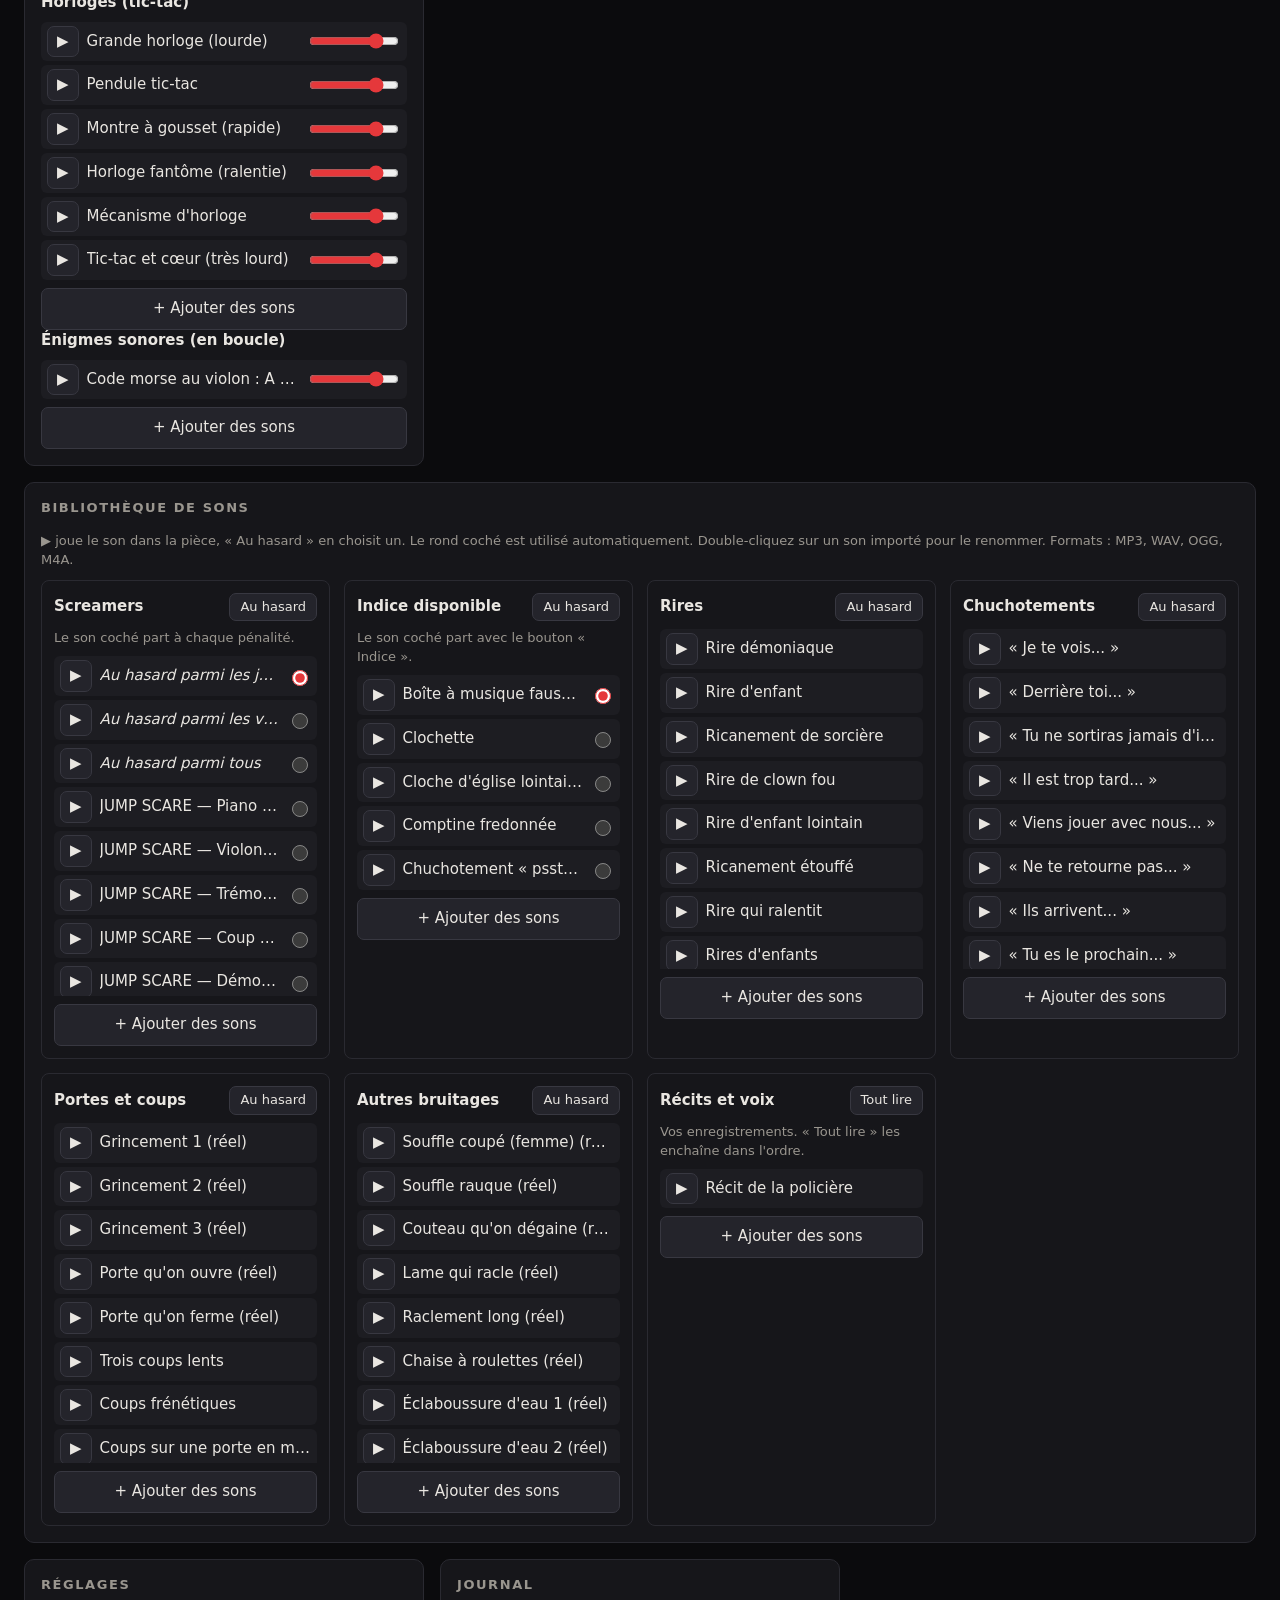
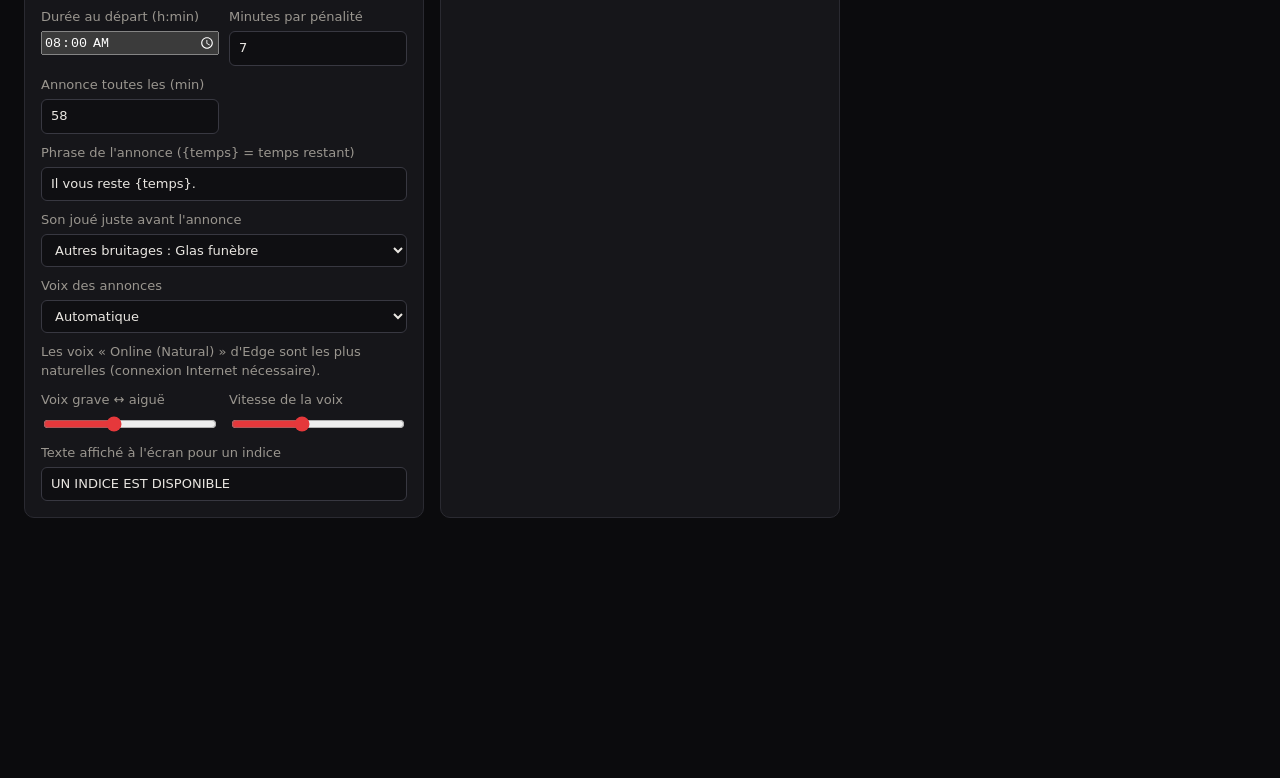
==== commit 0e535227: "Micro en direct avec voix déformée - Carte « Micro — voix déformée » : activer le micro, maintenir l" ====
--- a/escape-game-minuteur/index.html
+++ b/escape-game-minuteur/index.html
@@ -59,6 +59,20 @@
       <button id="b-stop" class="discret">Couper tous les sons</button>
     </section>
 
+    <section class="carte" id="carte-micro">
+      <h2>Micro — voix déformée</h2>
+      <button id="b-micro-activer" class="gros">Activer le micro</button>
+      <div id="micro-commandes" hidden>
+        <button id="b-parler" class="gros">Maintenir pour parler</button>
+        <label class="case"><input type="checkbox" id="i-micro-verrou"> Rester en direct sans maintenir (un clic allume, un clic coupe)</label>
+        <div class="jauge" title="Niveau du micro"><div id="micro-niveau"></div></div>
+        <label>Effet sur la voix <select data-reglage="effetVoix" id="s-effet-voix"></select></label>
+        <label>Volume de la voix <input type="range" min="0" max="1.5" step="0.05" data-reglage="volumeVoix"></label>
+        <label>Micro utilisé <select id="s-micro"></select></label>
+      </div>
+      <p class="aide">Raccourci : maintenir la barre Espace pour parler. Le fond sonore baisse pendant que vous parlez. Pour éviter le larsen, utilisez un casque-micro ou éloignez le micro de la barre de son.</p>
+    </section>
+
     <section class="carte">
       <h2>Fond sonore</h2>
       <p class="aide">Plusieurs ambiances et horloges peuvent tourner en même temps. ▶ / ■ pour chacune, avec son propre volume.</p>
@@ -115,6 +129,7 @@
   <script src="sons/catalogue-recits.js"></script>
   <script src="sons/catalogue-enigmes.js"></script>
   <script src="sons.js"></script>
+  <script src="micro.js"></script>
   <script src="app.js"></script>
 </body>
 </html>
--- a/escape-game-minuteur/regie.css
+++ b/escape-game-minuteur/regie.css
@@ -416,3 +416,50 @@
   grid-row: 1 / 3;
   grid-column: 2;
 }
+
+/* Micro */
+.jauge {
+  height: 8px;
+  overflow: hidden;
+  background: #0f0f12;
+  border: 1px solid #383841;
+  border-radius: 4px;
+}
+
+#micro-niveau {
+  width: 0;
+  height: 100%;
+  background: linear-gradient(90deg, #2f8a52, #d6b300 70%, var(--rouge-vif));
+}
+
+#micro-commandes {
+  display: flex;
+  flex-direction: column;
+  gap: 10px;
+}
+
+#micro-commandes[hidden] {
+  display: none;
+}
+
+#b-parler {
+  font-size: 20px;
+  background: #4b2470;
+  border-color: #7a44a8;
+  user-select: none;
+  touch-action: none;
+}
+
+#b-parler:hover {
+  background: #5c2e88;
+}
+
+#b-parler.en-direct {
+  background: #9b3fd6;
+  box-shadow: 0 0 0 3px rgb(155 63 214 / 0.45);
+  animation: pulsation 1s ease-in-out infinite;
+}
+
+@keyframes pulsation {
+  50% { box-shadow: 0 0 0 8px rgb(155 63 214 / 0.15); }
+}
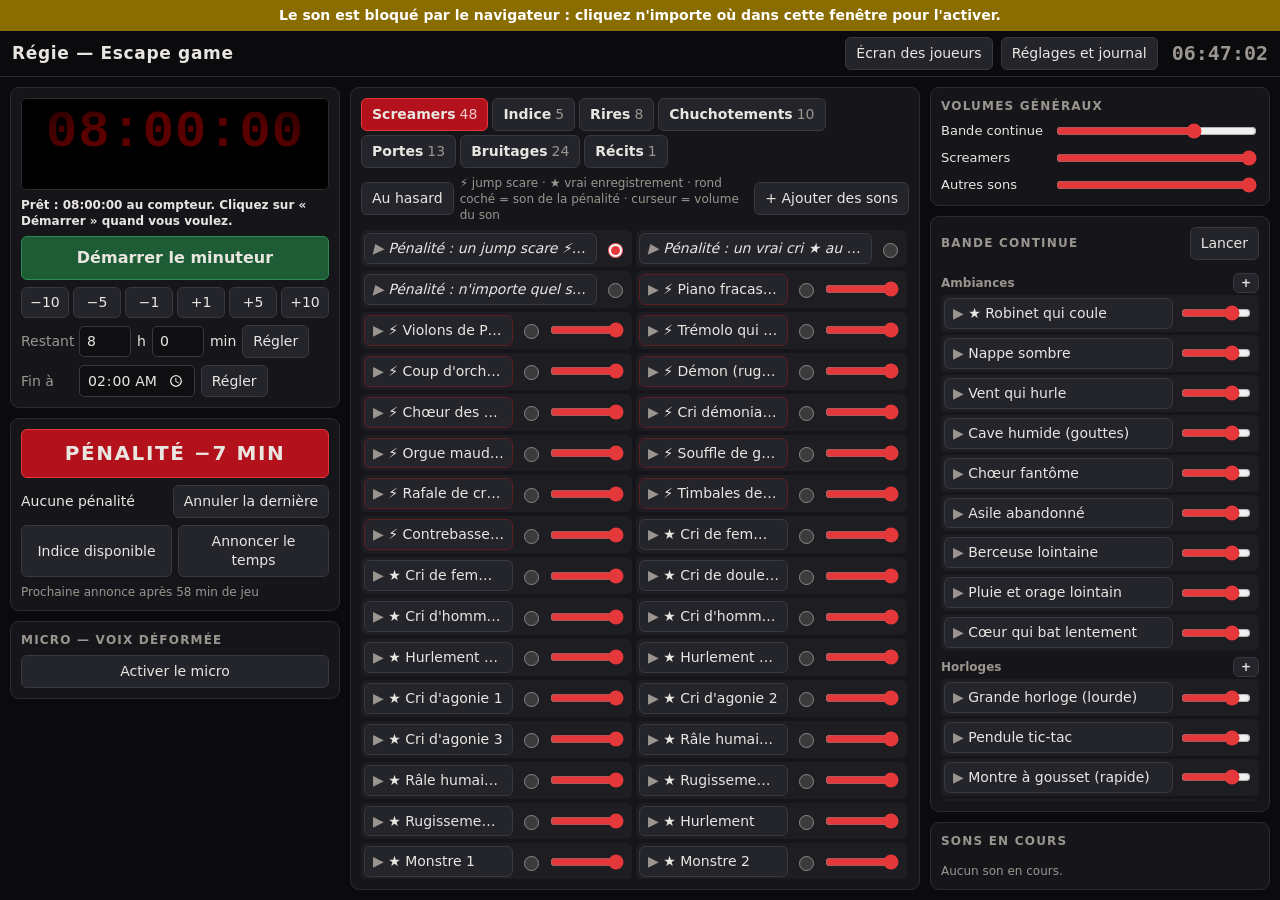
==== commit b71cf00a: "Régie sur un seul écran et volume réglable pour chaque son - Tableau de bord en trois colonnes qui t" ====
--- a/escape-game-minuteur/index.html
+++ b/escape-game-minuteur/index.html
@@ -11,116 +11,132 @@
 
   <header>
     <h1>Régie — Escape game</h1>
-    <div id="horloge">--:--:--</div>
+    <div class="outils">
+      <button id="b-ecran" title="Glissez la fenêtre sur la télé, puis double-cliquez dedans pour le plein écran">Écran des joueurs</button>
+      <button id="b-reglages">Réglages et journal</button>
+      <div id="horloge">--:--:--</div>
+    </div>
   </header>
 
   <main>
-    <section class="carte">
-      <h2>Minuteur</h2>
-      <iframe id="apercu" src="ecran.html?apercu" title="Aperçu de l'écran des joueurs" tabindex="-1"></iframe>
-      <p id="statut"></p>
-      <button id="b-marche" class="gros vert">Démarrer le minuteur</button>
-      <div class="ajustements">
-        <button data-ajuster="-10">−10 min</button>
-        <button data-ajuster="-5">−5 min</button>
-        <button data-ajuster="-1">−1 min</button>
-        <button data-ajuster="1">+1 min</button>
-        <button data-ajuster="5">+5 min</button>
-        <button data-ajuster="10">+10 min</button>
-      </div>
-      <div class="ligne">
-        <span>Temps restant :</span>
-        <input type="number" id="i-heures" min="0" max="23" value="8" aria-label="Heures"> h
-        <input type="number" id="i-minutes" min="0" max="59" value="0" aria-label="Minutes"> min
-        <button id="b-regler">Régler</button>
-      </div>
-      <div class="ligne">
-        <span>Ou finir à :</span>
-        <input type="time" id="i-fin" value="02:00" aria-label="Heure de fin">
-        <button id="b-finir">Régler</button>
-      </div>
-      <div class="ligne">
-        <button id="b-ecran">Ouvrir l'écran des joueurs</button>
-        <button id="b-reinitialiser" class="discret">Réinitialiser</button>
-      </div>
-      <p class="aide">Glissez l'écran des joueurs sur la télé, puis double-cliquez dedans pour le plein écran.</p>
+    <div class="colonne" id="gauche">
+      <section class="carte">
+        <iframe id="apercu" src="ecran.html?apercu" title="Aperçu de l'écran des joueurs" tabindex="-1"></iframe>
+        <p id="statut"></p>
+        <button id="b-marche" class="gros vert">Démarrer le minuteur</button>
+        <div class="ajustements">
+          <button data-ajuster="-10">−10</button>
+          <button data-ajuster="-5">−5</button>
+          <button data-ajuster="-1">−1</button>
+          <button data-ajuster="1">+1</button>
+          <button data-ajuster="5">+5</button>
+          <button data-ajuster="10">+10</button>
+        </div>
+        <div class="ligne">
+          <span class="etiquette">Restant</span>
+          <input type="number" id="i-heures" min="0" max="23" value="8" aria-label="Heures"> h
+          <input type="number" id="i-minutes" min="0" max="59" value="0" aria-label="Minutes"> min
+          <button id="b-regler">Régler</button>
+        </div>
+        <div class="ligne">
+          <span class="etiquette">Fin à</span>
+          <input type="time" id="i-fin" value="02:00" aria-label="Heure de fin">
+          <button id="b-finir">Régler</button>
+        </div>
+      </section>
+
+      <section class="carte">
+        <button id="b-penalite" class="gros danger">Pénalité <span id="l-penalite">−7 min</span></button>
+        <div class="ligne">
+          <span id="nb-penalites">Aucune pénalité</span>
+          <button id="b-annuler">Annuler la dernière</button>
+        </div>
+        <div class="deux">
+          <button id="b-indice">Indice disponible</button>
+          <button id="b-annonce">Annoncer le temps</button>
+        </div>
+        <p class="aide" id="prochaine-annonce"></p>
+      </section>
+
+      <section class="carte" id="carte-micro">
+        <h2>Micro — voix déformée</h2>
+        <button id="b-micro-activer">Activer le micro</button>
+        <div id="micro-commandes" hidden>
+          <button id="b-parler" class="gros" title="Raccourci : maintenir la barre Espace">Maintenir pour parler</button>
+          <div class="jauge" title="Niveau du micro"><div id="micro-niveau"></div></div>
+          <div class="deux">
+            <select data-reglage="effetVoix" id="s-effet-voix" aria-label="Effet sur la voix"></select>
+            <input type="range" min="0" max="1.5" step="0.05" data-reglage="volumeVoix" title="Volume de la voix" aria-label="Volume de la voix">
+          </div>
+          <label class="case"><input type="checkbox" id="i-micro-verrou"> Rester en direct (un clic allume, un clic coupe)</label>
+        </div>
+      </section>
+    </div>
+
+    <section class="carte" id="bibliotheque">
+      <nav class="onglets" id="onglets" aria-label="Catégories de sons"></nav>
+      <div class="barre-onglet" id="barre-onglet"></div>
+      <ul class="pads" id="pads"></ul>
     </section>
 
-    <section class="carte">
-      <h2>Actions</h2>
-      <button id="b-penalite" class="gros danger">Pénalité <span id="l-penalite">−7 min</span></button>
-      <div class="ligne">
-        <span id="nb-penalites">Aucune pénalité</span>
-        <button id="b-annuler">Annuler la dernière</button>
-      </div>
-      <button id="b-indice" class="gros">Indice disponible</button>
-      <button id="b-annonce">Annoncer le temps restant maintenant</button>
-      <p class="aide" id="prochaine-annonce"></p>
-      <button id="b-stop" class="discret">Couper tous les sons</button>
-    </section>
+    <div class="colonne" id="droite">
+      <section class="carte">
+        <h2>Volumes généraux</h2>
+        <label class="curseur">Bande continue <input type="range" min="0" max="1" step="0.05" data-reglage="volumeFond"></label>
+        <label class="curseur">Screamers <input type="range" min="0" max="1" step="0.05" data-reglage="volumeScreamers"></label>
+        <label class="curseur">Autres sons <input type="range" min="0" max="1" step="0.05" data-reglage="volumeEffets"></label>
+      </section>
 
-    <section class="carte" id="carte-micro">
-      <h2>Micro — voix déformée</h2>
-      <button id="b-micro-activer" class="gros">Activer le micro</button>
-      <div id="micro-commandes" hidden>
-        <button id="b-parler" class="gros">Maintenir pour parler</button>
-        <label class="case"><input type="checkbox" id="i-micro-verrou"> Rester en direct sans maintenir (un clic allume, un clic coupe)</label>
-        <div class="jauge" title="Niveau du micro"><div id="micro-niveau"></div></div>
-        <label>Effet sur la voix <select data-reglage="effetVoix" id="s-effet-voix"></select></label>
-        <label>Volume de la voix <input type="range" min="0" max="1.5" step="0.05" data-reglage="volumeVoix"></label>
-        <label>Micro utilisé <select id="s-micro"></select></label>
-      </div>
-      <p class="aide">Raccourci : maintenir la barre Espace pour parler. Le fond sonore baisse pendant que vous parlez. Pour éviter le larsen, utilisez un casque-micro ou éloignez le micro de la barre de son.</p>
-    </section>
+      <section class="carte extensible">
+        <div class="entete">
+          <h2>Bande continue</h2>
+          <button id="b-fond">Lancer</button>
+        </div>
+        <div id="fond" class="defilant"></div>
+      </section>
 
-    <section class="carte">
-      <h2>Fond sonore</h2>
-      <p class="aide">Plusieurs ambiances et horloges peuvent tourner en même temps. ▶ / ■ pour chacune, avec son propre volume.</p>
-      <button id="b-fond" class="gros">Lancer le fond sonore</button>
-      <label class="case"><input type="checkbox" data-reglage="fondAuDemarrage"> Le lancer au démarrage du minuteur</label>
-      <label>Volume du fond sonore <input type="range" min="0" max="1" step="0.05" data-reglage="volumeFond"></label>
-      <label>Volume des effets (screamers, rires…) <input type="range" min="0" max="1" step="0.05" data-reglage="volumeEffets"></label>
-      <div id="fond"></div>
-    </section>
-
-    <section class="carte large">
-      <h2>Bibliothèque de sons</h2>
-      <p class="aide">▶ joue le son dans la pièce, « Au hasard » en choisit un. Le rond coché est utilisé automatiquement. Double-cliquez sur un son importé pour le renommer. Formats : MP3, WAV, OGG, M4A.</p>
-      <div class="categories" id="bibliotheque"></div>
-    </section>
-
-    <section class="carte">
-      <h2>Réglages</h2>
-      <div class="grille">
-        <label>Durée au départ (h:min) <input type="time" data-reglage="dureeDepart"></label>
-        <label>Minutes par pénalité <input type="number" min="1" max="120" data-reglage="minutesPenalite"></label>
-        <label>Annonce toutes les (min) <input type="number" min="1" max="600" data-reglage="minutesAnnonce"></label>
-      </div>
-      <label>Phrase de l'annonce ({temps} = temps restant) <input type="text" data-reglage="texteAnnonce"></label>
-      <label>Son joué juste avant l'annonce <select data-reglage="sonAvantAnnonce"></select></label>
-      <label>Voix des annonces <select data-reglage="voix"></select></label>
-      <p class="aide">Les voix « Online (Natural) » d'Edge sont les plus naturelles (connexion Internet nécessaire).</p>
-      <div class="grille">
-        <label>Voix grave ↔ aiguë <input type="range" min="0" max="2" step="0.1" data-reglage="hauteurVoix"></label>
-        <label>Vitesse de la voix <input type="range" min="0.5" max="1.5" step="0.05" data-reglage="vitesseVoix"></label>
-      </div>
-      <label>Texte affiché à l'écran pour un indice <input type="text" data-reglage="texteIndice"></label>
-    </section>
-
-    <section class="carte">
-      <h2>Journal</h2>
-      <ol id="journal"></ol>
-    </section>
+      <section class="carte" id="carte-en-cours">
+        <div class="entete">
+          <h2>Sons en cours</h2>
+          <button id="b-stop-tout">Tout couper</button>
+        </div>
+        <ul id="liste-en-cours" class="defilant"></ul>
+        <p class="aide" id="rien-en-cours">Aucun son en cours.</p>
+      </section>
+    </div>
   </main>
 
-  <aside id="en-cours" aria-label="Sons en cours">
+  <dialog id="tiroir">
     <div class="entete">
-      <h2>Sons en cours</h2>
-      <button id="b-stop-tout">Tout couper</button>
+      <h2>Réglages et journal</h2>
+      <button id="b-fermer-tiroir">Fermer</button>
     </div>
-    <ul id="liste-en-cours"></ul>
-    <p class="aide" id="rien-en-cours">Aucun son en cours.</p>
-  </aside>
+    <div class="tiroir-corps">
+      <section>
+        <div class="grille">
+          <label>Durée au départ (h:min) <input type="time" data-reglage="dureeDepart"></label>
+          <label>Minutes par pénalité <input type="number" min="1" max="120" data-reglage="minutesPenalite"></label>
+          <label>Annonce toutes les (min) <input type="number" min="1" max="600" data-reglage="minutesAnnonce"></label>
+          <label class="case"><input type="checkbox" data-reglage="fondAuDemarrage"> Lancer la bande continue au démarrage</label>
+        </div>
+        <label>Phrase de l'annonce ({temps} = temps restant) <input type="text" data-reglage="texteAnnonce"></label>
+        <label>Son joué juste avant l'annonce <select data-reglage="sonAvantAnnonce"></select></label>
+        <label>Voix des annonces <select data-reglage="voix"></select></label>
+        <p class="aide">Les voix « Online (Natural) » d'Edge sont les plus naturelles (connexion Internet nécessaire).</p>
+        <div class="grille">
+          <label>Voix grave ↔ aiguë <input type="range" min="0" max="2" step="0.1" data-reglage="hauteurVoix"></label>
+          <label>Vitesse de la voix <input type="range" min="0.5" max="1.5" step="0.05" data-reglage="vitesseVoix"></label>
+        </div>
+        <label>Texte affiché à l'écran pour un indice <input type="text" data-reglage="texteIndice"></label>
+        <label>Micro utilisé <select id="s-micro"><option value="">Activez d'abord le micro</option></select></label>
+        <button id="b-reinitialiser" class="discret">Réinitialiser la partie (durée de départ, sans pénalités)</button>
+      </section>
+      <section>
+        <h2>Journal</h2>
+        <ol id="journal"></ol>
+      </section>
+    </div>
+  </dialog>
 
   <script src="commun.js"></script>
   <script src="sons/catalogue.js"></script>
--- a/escape-game-minuteur/regie.css
+++ b/escape-game-minuteur/regie.css
@@ -1,3 +1,4 @@
+/* Régie : tout tient sur un écran ; les longues listes défilent dans leur panneau, jamais la page. */
 :root {
   color-scheme: dark;
   --fond: #0b0b0d;
@@ -7,87 +8,146 @@
   --pale: #9a968f;
   --rouge: #b3121d;
   --rouge-vif: #e5383b;
+  --violet: #4b2470;
+  --violet-vif: #9b3fd6;
 }
 
 * {
   box-sizing: border-box;
 }
 
+html,
 body {
-  margin: 0;
+  height: 100%;
+}
+
+body {
+  display: flex;
+  flex-direction: column;
+  margin: 0;
+  overflow: hidden;
   background: var(--fond);
   color: var(--texte);
-  font: 15px/1.45 "Segoe UI", system-ui, sans-serif;
-}
+  font: 14px/1.35 "Segoe UI", system-ui, sans-serif;
+}
+
+/* ---------- En-tête ---------- */
 
 header {
   display: flex;
   justify-content: space-between;
   align-items: center;
-  padding: 14px 24px;
+  gap: 12px;
+  padding: 6px 12px;
   border-bottom: 1px solid var(--bord);
 }
 
 h1 {
   margin: 0;
-  font-size: 20px;
+  font-size: 17px;
   letter-spacing: 0.04em;
 }
 
-h2 {
-  margin: 0 0 4px;
-  font-size: 13px;
-  text-transform: uppercase;
-  letter-spacing: 0.12em;
-  color: var(--pale);
-}
-
-h3 {
-  margin: 0;
-  font-size: 15px;
+header .outils {
+  display: flex;
+  align-items: center;
+  gap: 8px;
 }
 
 #horloge {
-  font: 600 22px Consolas, monospace;
-  color: var(--pale);
-}
+  margin-left: 6px;
+  font: 600 20px Consolas, monospace;
+  color: var(--pale);
+}
+
+#alerte-son {
+  padding: 6px;
+  font-weight: 600;
+  text-align: center;
+  color: #fff;
+  background: #8a6d00;
+  cursor: pointer;
+}
+
+/* ---------- Tableau en trois colonnes ---------- */
 
 main {
-  display: grid;
-  grid-template-columns: repeat(auto-fill, minmax(360px, 1fr));
-  gap: 16px;
-  padding: 16px 24px 40px;
+  flex: 1;
+  display: grid;
+  grid-template-columns: minmax(290px, 330px) minmax(0, 1fr) minmax(280px, 340px);
+  gap: 10px;
+  min-height: 0;
+  padding: 10px;
+}
+
+.colonne {
+  display: flex;
+  flex-direction: column;
+  gap: 10px;
+  min-height: 0;
+  overflow-y: auto;
 }
 
 .carte {
   display: flex;
   flex-direction: column;
-  gap: 10px;
-  padding: 16px;
+  gap: 7px;
+  min-height: 0;
+  padding: 10px;
   background: var(--carte);
   border: 1px solid var(--bord);
-  border-radius: 10px;
-}
-
-.carte.large {
-  grid-column: 1 / -1;
+  border-radius: 9px;
+}
+
+.carte.extensible {
+  flex: 1;
+}
+
+h2 {
+  margin: 0;
+  font-size: 12px;
+  text-transform: uppercase;
+  letter-spacing: 0.1em;
+  color: var(--pale);
+}
+
+h3 {
+  margin: 6px 0 2px;
+  font-size: 12px;
+  font-weight: 600;
+  color: var(--pale);
 }
 
 .aide {
   margin: 0;
-  font-size: 13px;
-  color: var(--pale);
-}
+  font-size: 12px;
+  color: var(--pale);
+}
+
+.entete {
+  display: flex;
+  align-items: center;
+  justify-content: space-between;
+  gap: 8px;
+}
+
+.defilant {
+  flex: 1;
+  min-height: 0;
+  overflow-y: auto;
+}
+
+/* ---------- Boutons et champs ---------- */
 
 button,
 .ajout {
-  padding: 9px 14px;
+  padding: 6px 10px;
   font: inherit;
   color: var(--texte);
   text-align: center;
   background: #24242b;
   border: 1px solid #383841;
-  border-radius: 7px;
+  border-radius: 6px;
   cursor: pointer;
 }
 
@@ -106,13 +166,13 @@
 }
 
 .gros {
-  padding: 16px;
-  font-size: 18px;
+  padding: 10px;
+  font-size: 16px;
   font-weight: 600;
 }
 
 .danger {
-  font-size: 24px;
+  font-size: 20px;
   text-transform: uppercase;
   letter-spacing: 0.08em;
   background: var(--rouge);
@@ -132,21 +192,6 @@
   background: #26753f;
 }
 
-.ajustements {
-  display: grid;
-  grid-template-columns: repeat(6, 1fr);
-  gap: 6px;
-}
-
-.ajustements button {
-  padding: 8px 4px;
-  font-size: 14px;
-}
-
-.ligne input[type="number"] {
-  width: 64px;
-}
-
 .discret {
   background: transparent;
 }
@@ -155,16 +200,88 @@
   display: flex;
   flex-wrap: wrap;
   align-items: center;
-  gap: 10px;
-}
-
-.ligne > span {
+  gap: 6px;
+}
+
+.ligne > span:first-child:not(.etiquette) {
   flex: 1;
 }
+
+.etiquette {
+  width: 52px;
+  color: var(--pale);
+}
+
+.ligne input[type="number"] {
+  width: 52px;
+}
+
+.deux {
+  display: grid;
+  grid-template-columns: 1fr 1fr;
+  gap: 6px;
+}
+
+.ajustements {
+  display: grid;
+  grid-template-columns: repeat(6, 1fr);
+  gap: 4px;
+}
+
+.ajustements button {
+  padding: 5px 2px;
+}
+
+label {
+  display: flex;
+  flex-direction: column;
+  gap: 3px;
+  font-size: 12px;
+  color: var(--pale);
+}
+
+label.case {
+  flex-direction: row;
+  align-items: center;
+  gap: 6px;
+  color: var(--texte);
+}
+
+label.curseur {
+  display: grid;
+  grid-template-columns: 110px 1fr;
+  align-items: center;
+  font-size: 13px;
+  color: var(--texte);
+}
+
+input[type="text"],
+input[type="number"],
+input[type="time"],
+select {
+  padding: 5px 7px;
+  font: inherit;
+  color: var(--texte);
+  background: #0f0f12;
+  border: 1px solid #383841;
+  border-radius: 5px;
+}
+
+input[type="range"],
+input[type="radio"],
+input[type="checkbox"] {
+  accent-color: var(--rouge-vif);
+}
+
+input[type="range"] {
+  min-width: 0;
+}
+
+/* ---------- Minuteur ---------- */
 
 #apercu {
   width: 100%;
-  aspect-ratio: 16 / 9;
+  height: 92px;
   background: #000;
   border: 1px solid var(--bord);
   border-radius: 6px;
@@ -173,257 +290,27 @@
 
 #statut {
   margin: 0;
+  font-size: 12px;
   font-weight: 600;
 }
 
-label {
-  display: flex;
-  flex-direction: column;
-  gap: 4px;
-  font-size: 13px;
-  color: var(--pale);
-}
-
-label.case {
-  flex-direction: row;
-  align-items: center;
-  gap: 8px;
-  color: var(--texte);
-}
-
-input[type="text"],
-input[type="number"],
-input[type="datetime-local"],
-select {
-  padding: 7px 9px;
-  font: inherit;
-  color: var(--texte);
-  background: #0f0f12;
-  border: 1px solid #383841;
-  border-radius: 6px;
-}
-
-input[type="range"],
-input[type="radio"],
-input[type="checkbox"] {
-  accent-color: var(--rouge-vif);
-}
-
-.grille {
-  display: grid;
-  grid-template-columns: 1fr 1fr;
-  gap: 10px;
-}
-
-.categories {
-  display: grid;
-  grid-template-columns: repeat(auto-fill, minmax(260px, 1fr));
-  gap: 14px;
-}
-
-.cat {
-  display: flex;
-  flex-direction: column;
-  gap: 8px;
-  padding: 12px;
-  border: 1px solid var(--bord);
-  border-radius: 8px;
-}
-
-.cat ul {
-  display: flex;
-  flex-direction: column;
-  gap: 4px;
-  max-height: 340px;
-  margin: 0;
-  padding: 0;
-  overflow-y: auto;
-  list-style: none;
-}
-
-.cat .entete {
-  display: flex;
-  align-items: center;
-  justify-content: space-between;
-  gap: 8px;
-}
-
-.cat .entete button {
-  padding: 4px 10px;
-  font-size: 13px;
-}
-
-#fond .cat {
-  border: none;
-  padding: 0;
-}
-
-#fond .cat ul {
-  max-height: none;
-}
-
-.cat li input[type="range"] {
-  width: 90px;
-}
-
-.cat li.active {
-  background: #3a1518;
-  outline: 1px solid var(--rouge);
-}
-
-.cat li.hasard .nom {
-  font-style: italic;
-}
-
-.cat li {
-  display: flex;
-  align-items: center;
-  gap: 8px;
-  padding: 4px 6px;
-  background: #1d1d22;
-  border-radius: 6px;
-}
-
-.cat li .nom {
-  flex: 1;
-  overflow: hidden;
-  text-overflow: ellipsis;
-  white-space: nowrap;
-}
-
-.cat li button {
-  padding: 4px 9px;
-}
-
-.cat li input[type="radio"] {
-  width: 16px;
-  height: 16px;
-}
-
-.ajout {
-  display: block;
-  color: var(--texte);
-}
-
-.ajout input {
+/* ---------- Micro ---------- */
+
+#micro-commandes {
+  display: flex;
+  flex-direction: column;
+  gap: 7px;
+}
+
+#micro-commandes[hidden] {
   display: none;
 }
 
-#journal {
-  max-height: 260px;
-  margin: 0;
-  padding: 0;
-  overflow: auto;
-  font-size: 13px;
-  list-style: none;
-}
-
-#journal li {
-  padding: 3px 0;
-  border-bottom: 1px solid #222;
-}
-
-#journal time {
-  margin-right: 8px;
-  font-family: Consolas, monospace;
-  color: var(--pale);
-}
-
-#alerte-son {
-  position: sticky;
-  top: 0;
-  z-index: 2;
-  padding: 10px;
-  font-weight: 600;
-  text-align: center;
-  color: #fff;
-  background: #8a6d00;
-  cursor: pointer;
-}
-
-/* Sons en cours : toujours visible, pour arrêter un son lancé par erreur */
-main {
-  padding-bottom: 260px;
-}
-
-#en-cours {
-  position: fixed;
-  right: 16px;
-  bottom: 16px;
-  z-index: 5;
-  width: min(400px, calc(100vw - 32px));
-  max-height: 45vh;
-  overflow-y: auto;
-  padding: 12px;
-  background: rgb(22 22 26 / 0.97);
-  border: 1px solid var(--rouge);
-  border-radius: 10px;
-  box-shadow: 0 8px 30px rgb(0 0 0 / 0.6);
-}
-
-#en-cours .entete {
-  display: flex;
-  align-items: center;
-  justify-content: space-between;
-  gap: 8px;
-  margin-bottom: 8px;
-}
-
-#en-cours h2 {
-  margin: 0;
-}
-
-#en-cours ul {
-  display: flex;
-  flex-direction: column;
-  gap: 4px;
-  margin: 0;
-  padding: 0;
-  list-style: none;
-}
-
-#en-cours li {
-  display: grid;
-  grid-template-columns: 1fr auto;
-  align-items: center;
-  gap: 2px 8px;
-  padding: 6px 8px;
-  background: #2a171b;
-  border-radius: 6px;
-}
-
-#en-cours li .nom {
-  overflow: hidden;
-  text-overflow: ellipsis;
-  white-space: nowrap;
-}
-
-#en-cours li .detail {
-  grid-column: 1;
-  font: 12px Consolas, monospace;
-  color: var(--pale);
-}
-
-#en-cours li button,
-#b-stop-tout {
-  padding: 5px 10px;
-  font-size: 13px;
-  background: var(--rouge);
-  border-color: var(--rouge-vif);
-}
-
-#en-cours li button {
-  grid-row: 1 / 3;
-  grid-column: 2;
-}
-
-/* Micro */
 .jauge {
-  height: 8px;
+  height: 6px;
   overflow: hidden;
   background: #0f0f12;
-  border: 1px solid #383841;
-  border-radius: 4px;
+  border-radius: 3px;
 }
 
 #micro-niveau {
@@ -432,19 +319,8 @@
   background: linear-gradient(90deg, #2f8a52, #d6b300 70%, var(--rouge-vif));
 }
 
-#micro-commandes {
-  display: flex;
-  flex-direction: column;
-  gap: 10px;
-}
-
-#micro-commandes[hidden] {
-  display: none;
-}
-
 #b-parler {
-  font-size: 20px;
-  background: #4b2470;
+  background: var(--violet);
   border-color: #7a44a8;
   user-select: none;
   touch-action: none;
@@ -455,11 +331,284 @@
 }
 
 #b-parler.en-direct {
-  background: #9b3fd6;
+  background: var(--violet-vif);
   box-shadow: 0 0 0 3px rgb(155 63 214 / 0.45);
   animation: pulsation 1s ease-in-out infinite;
 }
 
 @keyframes pulsation {
-  50% { box-shadow: 0 0 0 8px rgb(155 63 214 / 0.15); }
-}
+  50% { box-shadow: 0 0 0 7px rgb(155 63 214 / 0.15); }
+}
+
+/* ---------- Bibliothèque (onglets + sons) ---------- */
+
+#bibliotheque {
+  overflow: hidden;
+}
+
+.onglets {
+  display: flex;
+  flex-wrap: wrap;
+  gap: 4px;
+}
+
+.onglets button {
+  padding: 6px 10px;
+  font-weight: 600;
+}
+
+.onglets button.actif {
+  background: var(--rouge);
+  border-color: var(--rouge-vif);
+}
+
+.onglets .compte {
+  margin-left: 4px;
+  font-weight: 400;
+  color: var(--pale);
+}
+
+.onglets button.actif .compte {
+  color: #f3c9cb;
+}
+
+.barre-onglet {
+  display: flex;
+  flex-wrap: wrap;
+  align-items: center;
+  gap: 6px;
+}
+
+.barre-onglet .aide {
+  flex: 1;
+}
+
+.ajout input {
+  display: none;
+}
+
+.pads {
+  flex: 1;
+  display: grid;
+  grid-template-columns: repeat(auto-fill, minmax(270px, 1fr));
+  align-content: start;
+  gap: 4px;
+  min-height: 0;
+  margin: 0;
+  padding: 0 2px 0 0;
+  overflow-y: auto;
+  list-style: none;
+}
+
+/* Une ligne de son : [▶ nom] [défaut] [volume] [supprimer] */
+.son {
+  display: flex;
+  align-items: center;
+  gap: 6px;
+  min-width: 0;
+  padding: 3px 6px 3px 3px;
+  background: #1d1d22;
+  border-radius: 6px;
+}
+
+.son .jouer {
+  flex: 1;
+  min-width: 0;
+  overflow: hidden;
+  padding: 5px 8px;
+  text-align: left;
+  text-overflow: ellipsis;
+  white-space: nowrap;
+}
+
+.son .jouer::before {
+  content: "▶  ";
+  color: var(--pale);
+}
+
+.son.active {
+  background: #3a1518;
+  outline: 1px solid var(--rouge);
+}
+
+.son.active .jouer::before {
+  content: "■  ";
+  color: var(--rouge-vif);
+}
+
+.son.hasard .jouer {
+  font-style: italic;
+}
+
+.son.terrifiant .jouer {
+  border-color: #5a1d22;
+}
+
+.son input[type="range"] {
+  width: 74px;
+}
+
+.son input[type="radio"] {
+  width: 15px;
+  height: 15px;
+}
+
+.son .supprimer {
+  padding: 3px 7px;
+}
+
+#fond .pads-fond {
+  display: flex;
+  flex-direction: column;
+  gap: 3px;
+  margin: 0;
+  padding: 0;
+  list-style: none;
+}
+
+#fond .son input[type="range"] {
+  width: 70px;
+}
+
+#fond h3 {
+  display: flex;
+  justify-content: space-between;
+  align-items: center;
+}
+
+#fond h3 .ajout {
+  padding: 1px 7px;
+  font-size: 12px;
+}
+
+/* ---------- Sons en cours ---------- */
+
+#carte-en-cours {
+  max-height: 34%;
+}
+
+#liste-en-cours {
+  display: flex;
+  flex-direction: column;
+  gap: 4px;
+  margin: 0;
+  padding: 0;
+  list-style: none;
+}
+
+#liste-en-cours li {
+  display: grid;
+  grid-template-columns: 1fr auto auto;
+  align-items: center;
+  gap: 1px 6px;
+  padding: 4px 6px;
+  background: #2a171b;
+  border-radius: 6px;
+}
+
+#liste-en-cours .nom {
+  overflow: hidden;
+  text-overflow: ellipsis;
+  white-space: nowrap;
+}
+
+#liste-en-cours .detail {
+  grid-column: 1;
+  font: 11px Consolas, monospace;
+  color: var(--pale);
+}
+
+#liste-en-cours input[type="range"] {
+  grid-row: 1 / 3;
+  grid-column: 2;
+  width: 64px;
+}
+
+#liste-en-cours button {
+  grid-row: 1 / 3;
+  grid-column: 3;
+}
+
+#liste-en-cours button,
+#b-stop-tout {
+  padding: 4px 9px;
+  font-size: 12px;
+  background: var(--rouge);
+  border-color: var(--rouge-vif);
+}
+
+/* ---------- Réglages et journal ---------- */
+
+#tiroir {
+  width: min(980px, 94vw);
+  max-height: 88vh;
+  padding: 14px;
+  color: var(--texte);
+  background: var(--carte);
+  border: 1px solid var(--bord);
+  border-radius: 10px;
+}
+
+#tiroir::backdrop {
+  background: rgb(0 0 0 / 0.6);
+}
+
+.tiroir-corps {
+  display: grid;
+  grid-template-columns: 3fr 2fr;
+  gap: 16px;
+  margin-top: 10px;
+}
+
+.tiroir-corps section {
+  display: flex;
+  flex-direction: column;
+  gap: 8px;
+  min-width: 0;
+}
+
+.grille {
+  display: grid;
+  grid-template-columns: 1fr 1fr;
+  gap: 8px;
+}
+
+#journal {
+  max-height: 60vh;
+  margin: 0;
+  padding: 0;
+  overflow: auto;
+  font-size: 12px;
+  list-style: none;
+}
+
+#journal li {
+  padding: 3px 0;
+  border-bottom: 1px solid #222;
+}
+
+#journal time {
+  margin-right: 8px;
+  font-family: Consolas, monospace;
+  color: var(--pale);
+}
+
+/* Petit écran : on repasse sur une page qui défile. */
+@media (max-width: 1050px), (max-height: 600px) {
+  body {
+    overflow: auto;
+  }
+
+  main {
+    grid-template-columns: 1fr;
+  }
+
+  .colonne,
+  #bibliotheque {
+    overflow: visible;
+  }
+
+  .pads {
+    max-height: 70vh;
+  }
+}
